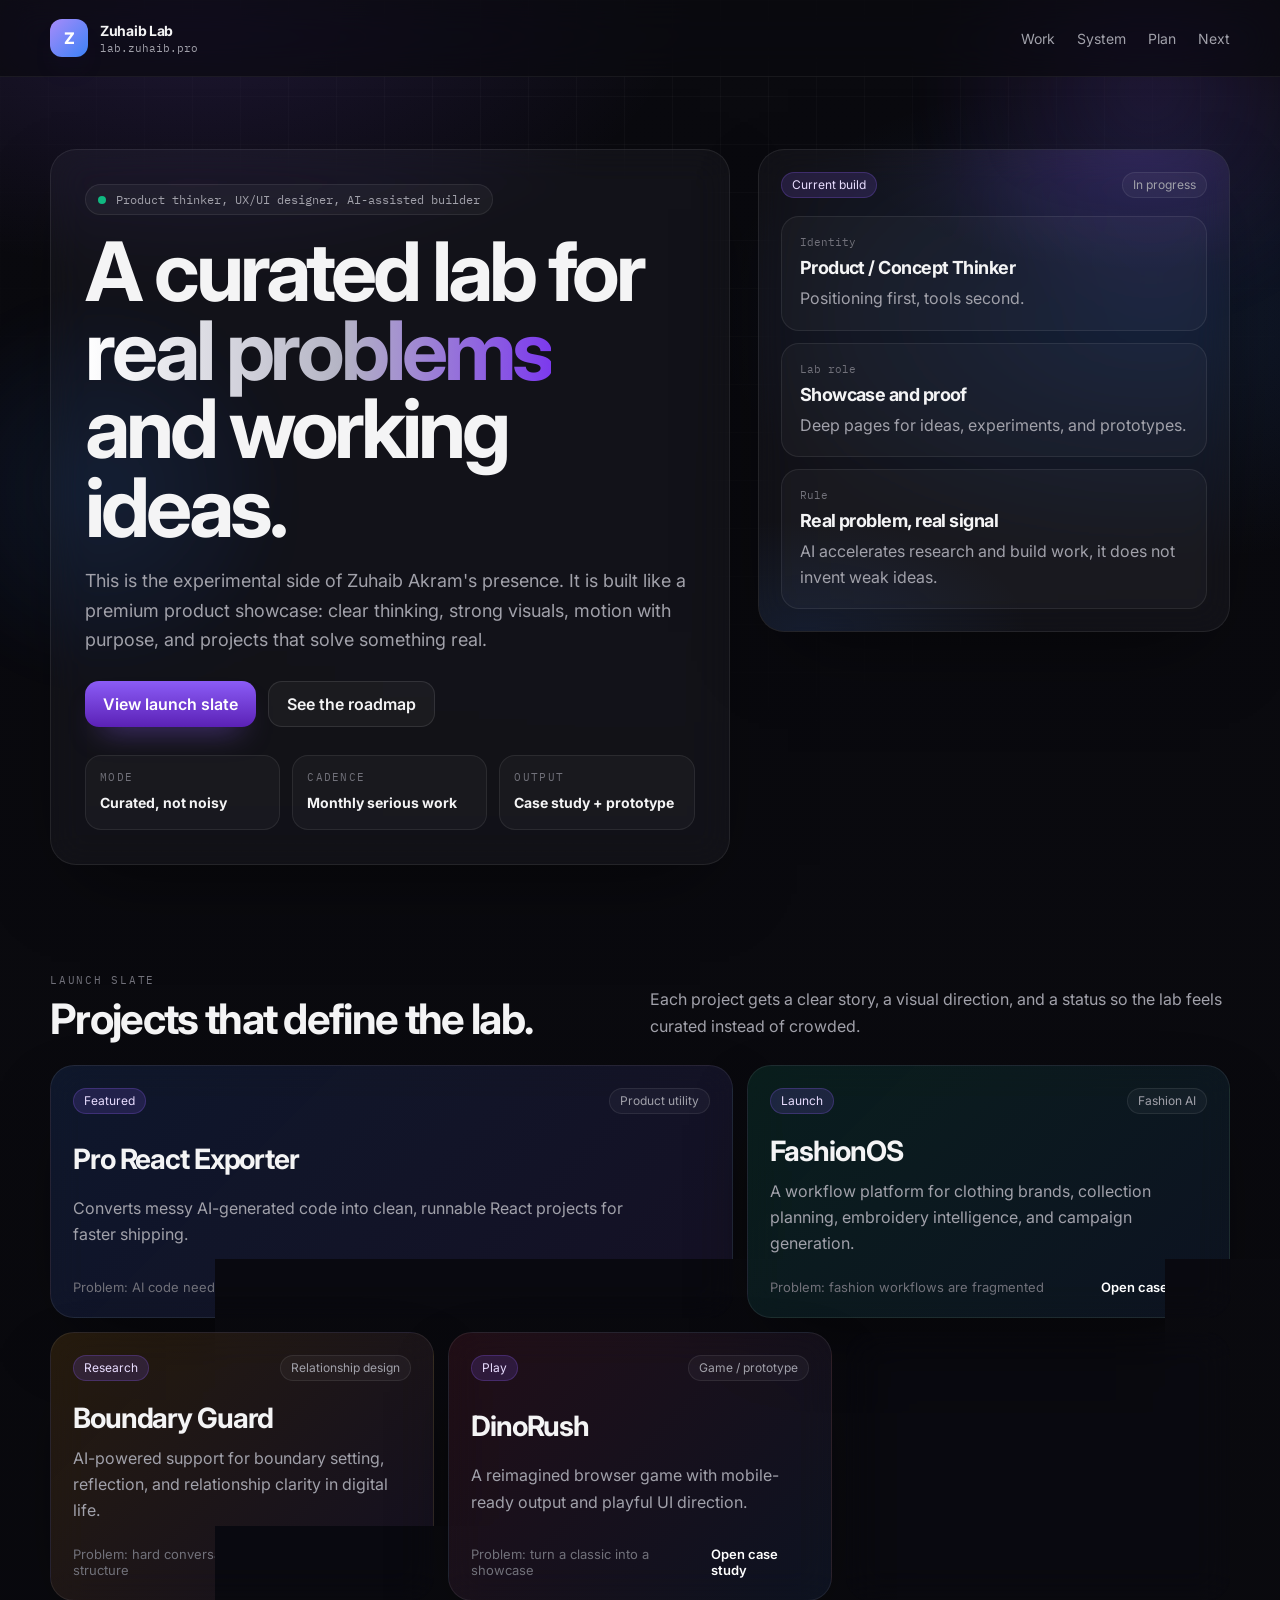
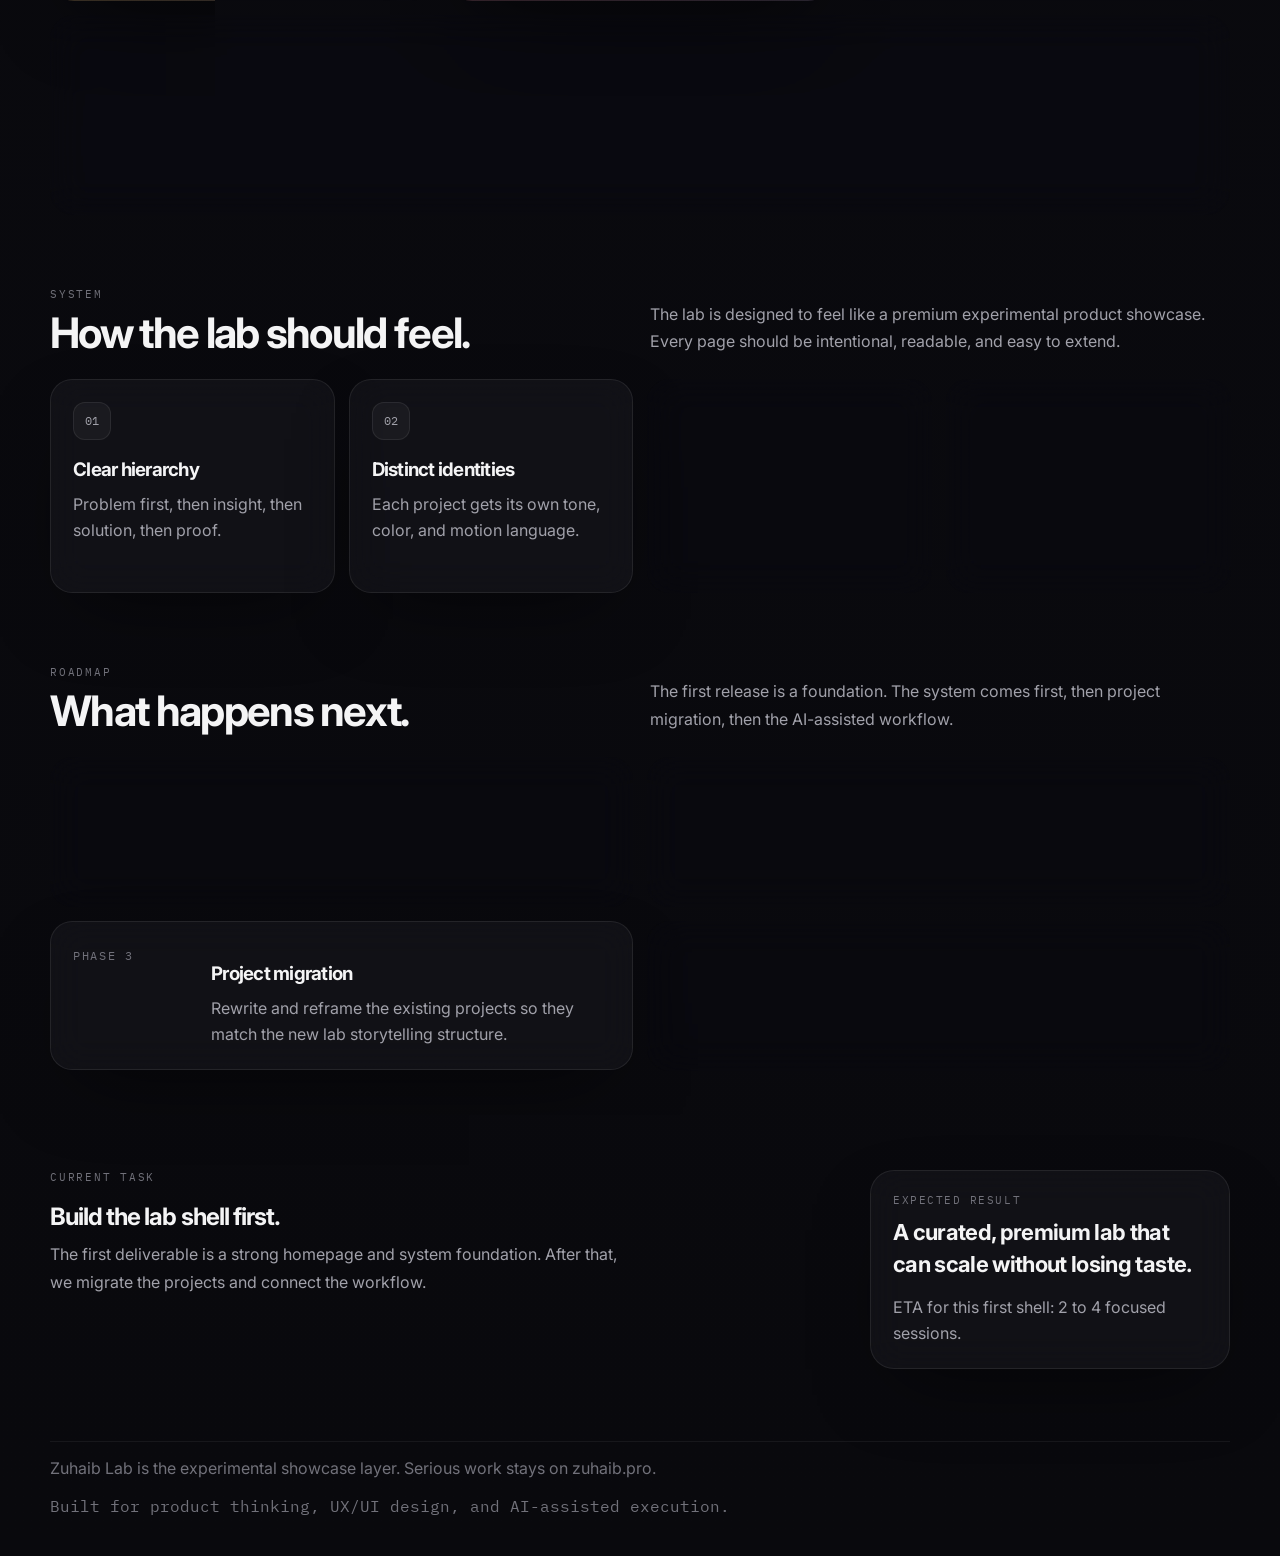
==== index.html @ be7b9909 "Initial lab shell" ====
<!doctype html>
<html lang="en">
  <head>
    <meta charset="utf-8" />
    <meta name="viewport" content="width=device-width, initial-scale=1" />
    <meta name="theme-color" content="#0a0a0f" />
    <title>Lab | Zuhaib Akram</title>
    <meta
      name="description"
      content="lab.zuhaib.pro is a curated showcase of product thinking, UX/UI design, and AI-assisted experiments by Zuhaib Akram."
    />
    <link rel="preconnect" href="https://fonts.googleapis.com" />
    <link rel="preconnect" href="https://fonts.gstatic.com" crossorigin />
    <link
      href="https://fonts.googleapis.com/css2?family=Inter:wght@400;500;600;700;800&family=IBM+Plex+Mono:wght@400;500;600&display=swap"
      rel="stylesheet"
    />
    <link rel="stylesheet" href="./styles.css" />
  </head>
  <body>
    <div class="bg-grid"></div>
    <div class="bg-orb orb-a"></div>
    <div class="bg-orb orb-b"></div>

    <header class="topbar">
      <div class="wrap topbar-inner">
        <a class="brand" href="#home">
          <span class="brand-mark">Z</span>
          <span>
            <strong>Zuhaib Lab</strong>
            <small>lab.zuhaib.pro</small>
          </span>
        </a>
        <nav class="nav">
          <a href="#work">Work</a>
          <a href="#system">System</a>
          <a href="#plan">Plan</a>
          <a href="#next">Next</a>
        </nav>
      </div>
    </header>

    <main id="home">
      <section class="hero">
        <div class="wrap hero-grid">
          <div class="hero-copy">
            <p class="eyebrow">
              <span class="dot"></span>
              Product thinker, UX/UI designer, AI-assisted builder
            </p>
            <h1>
              A curated lab for
              <span>real problems</span>
              and working ideas.
            </h1>
            <p class="lede">
              This is the experimental side of Zuhaib Akram's presence. It is
              built like a premium product showcase: clear thinking, strong
              visuals, motion with purpose, and projects that solve something
              real.
            </p>
            <div class="hero-actions">
              <a class="btn btn-primary" href="#work">View launch slate</a>
              <a class="btn btn-secondary" href="#plan">See the roadmap</a>
            </div>
            <div class="hero-meta">
              <div>
                <span class="meta-label">Mode</span>
                <strong>Curated, not noisy</strong>
              </div>
              <div>
                <span class="meta-label">Cadence</span>
                <strong>Monthly serious work</strong>
              </div>
              <div>
                <span class="meta-label">Output</span>
                <strong>Case study + prototype</strong>
              </div>
            </div>
          </div>

          <aside class="hero-panel">
            <div class="panel-head">
              <span class="panel-pill">Current build</span>
              <span class="panel-status">In progress</span>
            </div>
            <div class="panel-stack">
              <article class="stat-card">
                <span>Identity</span>
                <strong>Product / Concept Thinker</strong>
                <p>Positioning first, tools second.</p>
              </article>
              <article class="stat-card">
                <span>Lab role</span>
                <strong>Showcase and proof</strong>
                <p>Deep pages for ideas, experiments, and prototypes.</p>
              </article>
              <article class="stat-card">
                <span>Rule</span>
                <strong>Real problem, real signal</strong>
                <p>AI accelerates research and build work, it does not invent weak ideas.</p>
              </article>
            </div>
          </aside>
        </div>
      </section>

      <section class="section" id="work">
        <div class="wrap">
          <div class="section-head">
            <div>
              <p class="kicker">Launch slate</p>
              <h2>Projects that define the lab.</h2>
            </div>
            <p class="section-copy">
              Each project gets a clear story, a visual direction, and a status
              so the lab feels curated instead of crowded.
            </p>
          </div>

          <div class="project-grid">
            <article class="project-card project-a">
              <div class="card-top">
                <span class="status">Featured</span>
                <span class="type">Product utility</span>
              </div>
              <h3>Pro React Exporter</h3>
              <p>
                Converts messy AI-generated code into clean, runnable React
                projects for faster shipping.
              </p>
              <div class="card-foot">
                <span>Problem: AI code needs cleanup</span>
                <a href="./project.html?slug=pro-react-exporter">Open case study</a>
              </div>
            </article>

            <article class="project-card project-b">
              <div class="card-top">
                <span class="status">Launch</span>
                <span class="type">Fashion AI</span>
              </div>
              <h3>FashionOS</h3>
              <p>
                A workflow platform for clothing brands, collection planning,
                embroidery intelligence, and campaign generation.
              </p>
              <div class="card-foot">
                <span>Problem: fashion workflows are fragmented</span>
                <a href="./project.html?slug=fashionos">Open case study</a>
              </div>
            </article>

            <article class="project-card project-c">
              <div class="card-top">
                <span class="status">Research</span>
                <span class="type">Relationship design</span>
              </div>
              <h3>Boundary Guard</h3>
              <p>
                AI-powered support for boundary setting, reflection, and
                relationship clarity in digital life.
              </p>
              <div class="card-foot">
                <span>Problem: hard conversations need structure</span>
                <a href="./project.html?slug=boundary-guard">Open case study</a>
              </div>
            </article>

            <article class="project-card project-d">
              <div class="card-top">
                <span class="status">Play</span>
                <span class="type">Game / prototype</span>
              </div>
              <h3>DinoRush</h3>
              <p>
                A reimagined browser game with mobile-ready output and playful
                UI direction.
              </p>
              <div class="card-foot">
                <span>Problem: turn a classic into a showcase</span>
                <a href="./project.html?slug=dino-rush">Open case study</a>
              </div>
            </article>

            <article class="project-card project-e">
              <div class="card-top">
                <span class="status">Archive</span>
                <span class="type">Creative publishing</span>
              </div>
              <h3>AI Comics</h3>
              <p>
                A narrative experiment for daily AI-generated comic pages and
                original storytelling.
              </p>
              <div class="card-foot">
                <span>Problem: build a repeatable visual story engine</span>
                <a href="./project.html?slug=ai-comics">Open case study</a>
              </div>
            </article>

            <article class="project-card project-f">
              <div class="card-top">
                <span class="status">Next</span>
                <span class="type">Open slot</span>
              </div>
              <h3>New monthly concept</h3>
              <p>
                The next project will come from a real problem, not a random
                trend.
              </p>
              <div class="card-foot">
                <span>Problem-led, curated, and shippable</span>
                <a href="./project.html?slug=new-concept">Set direction</a>
              </div>
            </article>
          </div>
        </div>
      </section>

      <section class="section" id="system">
        <div class="wrap">
          <div class="section-head">
            <div>
              <p class="kicker">System</p>
              <h2>How the lab should feel.</h2>
            </div>
            <p class="section-copy">
              The lab is designed to feel like a premium experimental product
              showcase. Every page should be intentional, readable, and easy to
              extend.
            </p>
          </div>

          <div class="system-grid">
            <article class="system-card">
              <span class="index">01</span>
              <h3>Clear hierarchy</h3>
              <p>Problem first, then insight, then solution, then proof.</p>
            </article>
            <article class="system-card">
              <span class="index">02</span>
              <h3>Distinct identities</h3>
              <p>Each project gets its own tone, color, and motion language.</p>
            </article>
            <article class="system-card">
              <span class="index">03</span>
              <h3>Motion with restraint</h3>
              <p>Motion should guide attention, not distract from content.</p>
            </article>
            <article class="system-card">
              <span class="index">04</span>
              <h3>Real signal only</h3>
              <p>Ideas must come from actual problems, workflows, or user pain.</p>
            </article>
          </div>
        </div>
      </section>

      <section class="section section-alt" id="plan">
        <div class="wrap">
          <div class="section-head">
            <div>
              <p class="kicker">Roadmap</p>
              <h2>What happens next.</h2>
            </div>
            <p class="section-copy">
              The first release is a foundation. The system comes first, then
              project migration, then the AI-assisted workflow.
            </p>
          </div>

          <div class="timeline">
            <div class="timeline-item">
              <span class="time">Phase 1</span>
              <div>
                <h3>Scope lock and positioning</h3>
                <p>
                  Finalize the split between <strong>zuhaib.pro</strong> and
                  <strong>lab.zuhaib.pro</strong>, plus the launch slate and
                  tone.
                </p>
              </div>
            </div>
            <div class="timeline-item">
              <span class="time">Phase 2</span>
              <div>
                <h3>Design system</h3>
                <p>
                  Typography, color, motion, card patterns, and page templates.
                </p>
              </div>
            </div>
            <div class="timeline-item">
              <span class="time">Phase 3</span>
              <div>
                <h3>Project migration</h3>
                <p>
                  Rewrite and reframe the existing projects so they match the
                  new lab storytelling structure.
                </p>
              </div>
            </div>
            <div class="timeline-item">
              <span class="time">Phase 4</span>
              <div>
                <h3>AI-assisted workflow</h3>
                <p>
                  Add the research, planning, and prototype pipeline with human
                  review before publish.
                </p>
              </div>
            </div>
          </div>
        </div>
      </section>

      <section class="section" id="next">
        <div class="wrap cta-block">
          <div>
            <p class="kicker">Current task</p>
            <h2>Build the lab shell first.</h2>
            <p class="section-copy">
              The first deliverable is a strong homepage and system foundation.
              After that, we migrate the projects and connect the workflow.
            </p>
          </div>
          <div class="cta-box">
            <p>Expected result</p>
            <strong>A curated, premium lab that can scale without losing taste.</strong>
            <span>ETA for this first shell: 2 to 4 focused sessions.</span>
          </div>
        </div>
      </section>
    </main>

    <footer class="footer wrap">
      <p>Zuhaib Lab is the experimental showcase layer. Serious work stays on zuhaib.pro.</p>
      <p class="mono">Built for product thinking, UX/UI design, and AI-assisted execution.</p>
    </footer>

    <script src="./app.js"></script>
  </body>
</html>
---- styles.css ----
:root {
  --bg: #0a0a0f;
  --bg-soft: #11111a;
  --surface: rgba(255, 255, 255, 0.04);
  --surface-strong: rgba(255, 255, 255, 0.08);
  --line: rgba(255, 255, 255, 0.08);
  --line-strong: rgba(255, 255, 255, 0.14);
  --text: #f4f4f5;
  --text-soft: #a1a1aa;
  --text-faint: #71717a;
  --accent: #8b5cf6;
  --accent-2: #3b82f6;
  --accent-3: #10b981;
  --warn: #f59e0b;
  --maxw: 1180px;
  --radius-lg: 26px;
  --radius-md: 18px;
  --radius-sm: 14px;
  --shadow: 0 30px 80px -30px rgba(0, 0, 0, 0.6);
  --ease: cubic-bezier(0.22, 1, 0.36, 1);
}

* {
  box-sizing: border-box;
}

html {
  scroll-behavior: smooth;
  -webkit-text-size-adjust: 100%;
}

body {
  margin: 0;
  font-family: "Inter", system-ui, -apple-system, BlinkMacSystemFont, "Segoe UI", sans-serif;
  color: var(--text);
  background:
    radial-gradient(900px 500px at 15% 0%, rgba(139, 92, 246, 0.16), transparent 55%),
    radial-gradient(800px 450px at 90% 10%, rgba(59, 130, 246, 0.12), transparent 55%),
    linear-gradient(180deg, #0a0a0f 0%, #09090d 100%);
  overflow-x: hidden;
  -webkit-font-smoothing: antialiased;
  text-rendering: optimizeLegibility;
}

a {
  color: inherit;
  text-decoration: none;
}

img {
  display: block;
  max-width: 100%;
}

.mono {
  font-family: "IBM Plex Mono", ui-monospace, SFMono-Regular, Menlo, monospace;
}

.wrap {
  width: min(var(--maxw), calc(100% - 40px));
  margin: 0 auto;
}

.bg-grid {
  position: fixed;
  inset: 0;
  background-image:
    linear-gradient(rgba(255, 255, 255, 0.03) 1px, transparent 1px),
    linear-gradient(90deg, rgba(255, 255, 255, 0.03) 1px, transparent 1px);
  background-size: 48px 48px;
  mask-image: radial-gradient(circle at 50% 0%, black 0%, transparent 80%);
  pointer-events: none;
  z-index: -2;
}

.bg-orb {
  position: fixed;
  border-radius: 999px;
  filter: blur(18px);
  pointer-events: none;
  z-index: -1;
  opacity: 0.65;
}

.orb-a {
  width: 540px;
  height: 540px;
  background: radial-gradient(circle, rgba(139, 92, 246, 0.25), transparent 62%);
  top: -180px;
  right: -140px;
}

.orb-b {
  width: 440px;
  height: 440px;
  background: radial-gradient(circle, rgba(59, 130, 246, 0.18), transparent 65%);
  left: -120px;
  top: 30%;
}

.topbar {
  position: sticky;
  top: 0;
  z-index: 20;
  backdrop-filter: blur(18px) saturate(160%);
  background: rgba(10, 10, 15, 0.72);
  border-bottom: 1px solid rgba(255, 255, 255, 0.06);
}

.topbar-inner {
  min-height: 76px;
  display: flex;
  align-items: center;
  justify-content: space-between;
  gap: 20px;
}

.brand {
  display: inline-flex;
  align-items: center;
  gap: 12px;
}

.brand-mark {
  width: 38px;
  height: 38px;
  border-radius: 12px;
  display: grid;
  place-items: center;
  background: linear-gradient(135deg, #a78bfa, #3b82f6);
  color: white;
  font-weight: 800;
  box-shadow: 0 16px 30px -16px rgba(139, 92, 246, 0.7);
}

.brand strong {
  display: block;
  font-size: 14px;
  letter-spacing: -0.02em;
}

.brand small {
  display: block;
  color: var(--text-soft);
  font-family: "IBM Plex Mono", monospace;
  font-size: 11px;
  margin-top: 2px;
}

.nav {
  display: flex;
  align-items: center;
  gap: 22px;
  color: var(--text-soft);
  font-size: 14px;
}

.nav a {
  transition: color 180ms var(--ease), transform 180ms var(--ease);
}

.nav a:hover {
  color: var(--text);
  transform: translateY(-1px);
}

.hero {
  padding: 72px 0 36px;
}

.hero-grid {
  display: grid;
  grid-template-columns: minmax(0, 1.18fr) minmax(320px, 0.82fr);
  gap: 28px;
  align-items: start;
}

.hero-copy,
.hero-panel,
.project-card,
.system-card,
.timeline-item,
.cta-box {
  backdrop-filter: blur(18px) saturate(140%);
  background: rgba(255, 255, 255, 0.035);
  border: 1px solid rgba(255, 255, 255, 0.08);
  box-shadow: var(--shadow);
}

.hero-copy {
  padding: 34px;
  border-radius: var(--radius-lg);
}

.eyebrow {
  margin: 0 0 18px;
  display: inline-flex;
  align-items: center;
  gap: 10px;
  padding: 7px 12px;
  border-radius: 999px;
  background: rgba(255, 255, 255, 0.04);
  border: 1px solid rgba(255, 255, 255, 0.08);
  color: var(--text-soft);
  font-size: 12px;
  font-family: "IBM Plex Mono", monospace;
}

.dot {
  width: 8px;
  height: 8px;
  border-radius: 999px;
  background: var(--accent-3);
  box-shadow: 0 0 0 0 rgba(16, 185, 129, 0.6);
  animation: pulse 1.8s infinite;
}

@keyframes pulse {
  0% { box-shadow: 0 0 0 0 rgba(16, 185, 129, 0.55); }
  70% { box-shadow: 0 0 0 10px rgba(16, 185, 129, 0); }
  100% { box-shadow: 0 0 0 0 rgba(16, 185, 129, 0); }
}

.hero h1 {
  margin: 0;
  font-size: clamp(44px, 6.5vw, 82px);
  line-height: 0.96;
  letter-spacing: -0.05em;
  max-width: 11ch;
}

.hero h1 span {
  color: transparent;
  background: linear-gradient(90deg, #fff, #b4b4c4 55%, #7c3aed 100%);
  -webkit-background-clip: text;
  background-clip: text;
}

.lede {
  max-width: 60ch;
  color: var(--text-soft);
  font-size: 18px;
  line-height: 1.65;
  margin: 18px 0 0;
}

.hero-actions {
  display: flex;
  gap: 12px;
  flex-wrap: wrap;
  margin-top: 26px;
}

.btn {
  display: inline-flex;
  align-items: center;
  justify-content: center;
  min-height: 46px;
  padding: 0 18px;
  border-radius: 14px;
  font-weight: 600;
  transition: transform 180ms var(--ease), border-color 180ms var(--ease), background 180ms var(--ease);
}

.btn:hover {
  transform: translateY(-1px);
}

.btn-primary {
  background: linear-gradient(180deg, #8b5cf6, #5b21b6);
  color: white;
  box-shadow: 0 16px 30px -16px rgba(139, 92, 246, 0.7);
}

.btn-secondary {
  background: rgba(255, 255, 255, 0.04);
  border: 1px solid rgba(255, 255, 255, 0.1);
  color: var(--text);
}

.hero-meta {
  display: grid;
  grid-template-columns: repeat(3, minmax(0, 1fr));
  gap: 12px;
  margin-top: 28px;
}

.hero-meta > div {
  padding: 14px 14px 16px;
  border-radius: 16px;
  background: rgba(255, 255, 255, 0.03);
  border: 1px solid rgba(255, 255, 255, 0.08);
}

.meta-label {
  display: block;
  color: var(--text-faint);
  font-family: "IBM Plex Mono", monospace;
  font-size: 11px;
  text-transform: uppercase;
  letter-spacing: 0.12em;
  margin-bottom: 8px;
}

.hero-meta strong {
  font-size: 14px;
  line-height: 1.35;
}

.hero-panel {
  border-radius: var(--radius-lg);
  padding: 22px;
  position: relative;
  overflow: hidden;
}

.hero-panel::before {
  content: "";
  position: absolute;
  inset: 0;
  background:
    radial-gradient(460px 200px at 80% 0%, rgba(139, 92, 246, 0.12), transparent 60%),
    radial-gradient(360px 180px at 10% 100%, rgba(59, 130, 246, 0.1), transparent 62%);
  pointer-events: none;
}

.panel-head,
.panel-stack,
.cta-block,
.section-head,
.timeline-item {
  position: relative;
  z-index: 1;
}

.panel-head {
  display: flex;
  align-items: center;
  justify-content: space-between;
  gap: 12px;
  margin-bottom: 18px;
}

.panel-pill,
.panel-status,
.status,
.type {
  display: inline-flex;
  align-items: center;
  padding: 6px 10px;
  border-radius: 999px;
  font-size: 12px;
  line-height: 1;
}

.panel-pill,
.status {
  background: rgba(139, 92, 246, 0.16);
  border: 1px solid rgba(139, 92, 246, 0.25);
  color: #e9ddff;
}

.panel-status,
.type {
  background: rgba(255, 255, 255, 0.04);
  border: 1px solid rgba(255, 255, 255, 0.08);
  color: var(--text-soft);
}

.panel-stack {
  display: grid;
  gap: 12px;
}

.stat-card {
  padding: 18px;
  border-radius: 18px;
  background: rgba(255, 255, 255, 0.03);
  border: 1px solid rgba(255, 255, 255, 0.08);
}

.stat-card span {
  display: block;
  color: var(--text-faint);
  font-family: "IBM Plex Mono", monospace;
  font-size: 11px;
  margin-bottom: 8px;
}

.stat-card strong {
  display: block;
  font-size: 18px;
  letter-spacing: -0.03em;
}

.stat-card p {
  margin: 8px 0 0;
  color: var(--text-soft);
  line-height: 1.6;
}

.section {
  padding: 72px 0 0;
}

.section-alt {
  padding-bottom: 28px;
}

.section-head {
  display: flex;
  align-items: end;
  justify-content: space-between;
  gap: 24px;
  margin-bottom: 24px;
}

.kicker {
  margin: 0 0 10px;
  color: var(--text-faint);
  font-family: "IBM Plex Mono", monospace;
  text-transform: uppercase;
  letter-spacing: 0.16em;
  font-size: 11px;
}

.section-head h2 {
  margin: 0;
  font-size: clamp(28px, 3.8vw, 42px);
  line-height: 1.04;
  letter-spacing: -0.04em;
}

.section-copy {
  margin: 0;
  max-width: 58ch;
  color: var(--text-soft);
  line-height: 1.7;
}

.project-grid {
  display: grid;
  grid-template-columns: repeat(12, minmax(0, 1fr));
  gap: 14px;
}

.project-card {
  border-radius: 24px;
  padding: 22px;
  min-height: 240px;
  display: flex;
  flex-direction: column;
  justify-content: space-between;
  transition: transform 220ms var(--ease), border-color 220ms var(--ease);
}

.project-card:hover {
  transform: translateY(-4px);
  border-color: rgba(255, 255, 255, 0.16);
}

.project-a { grid-column: span 7; background: linear-gradient(135deg, rgba(59, 130, 246, 0.12), rgba(139, 92, 246, 0.09)); }
.project-b { grid-column: span 5; background: linear-gradient(135deg, rgba(16, 185, 129, 0.12), rgba(59, 130, 246, 0.08)); }
.project-c { grid-column: span 4; background: linear-gradient(135deg, rgba(245, 158, 11, 0.12), rgba(139, 92, 246, 0.08)); }
.project-d { grid-column: span 4; background: linear-gradient(135deg, rgba(244, 63, 94, 0.1), rgba(59, 130, 246, 0.08)); }
.project-e { grid-column: span 4; background: linear-gradient(135deg, rgba(56, 189, 248, 0.12), rgba(139, 92, 246, 0.08)); }
.project-f { grid-column: span 12; background: linear-gradient(135deg, rgba(255, 255, 255, 0.045), rgba(139, 92, 246, 0.06)); min-height: 180px; }

.card-top,
.card-foot {
  display: flex;
  align-items: center;
  justify-content: space-between;
  gap: 12px;
}

.project-card h3 {
  margin: 20px 0 10px;
  font-size: 28px;
  letter-spacing: -0.04em;
}

.project-card p {
  margin: 0;
  max-width: 55ch;
  color: var(--text-soft);
  line-height: 1.65;
}

.card-foot {
  margin-top: 22px;
  color: var(--text-faint);
  font-size: 13px;
  gap: 14px;
}

.card-foot a {
  color: #ffffff;
  font-weight: 600;
}

.system-grid {
  display: grid;
  grid-template-columns: repeat(4, minmax(0, 1fr));
  gap: 14px;
}

.system-card {
  border-radius: 22px;
  padding: 22px;
}

.index {
  display: inline-flex;
  align-items: center;
  justify-content: center;
  width: 38px;
  height: 38px;
  border-radius: 12px;
  background: rgba(255, 255, 255, 0.04);
  border: 1px solid rgba(255, 255, 255, 0.08);
  color: var(--text-soft);
  font-family: "IBM Plex Mono", monospace;
  font-size: 12px;
}

.system-card h3,
.timeline-item h3,
.cta-block h2 {
  margin: 18px 0 10px;
  letter-spacing: -0.04em;
}

.system-card p,
.timeline-item p {
  margin: 0;
  color: var(--text-soft);
  line-height: 1.65;
}

.timeline {
  display: grid;
  grid-template-columns: repeat(2, minmax(0, 1fr));
  gap: 14px;
}

.timeline-item {
  display: grid;
  grid-template-columns: 120px minmax(0, 1fr);
  gap: 18px;
  padding: 22px;
  border-radius: 22px;
}

.time {
  display: inline-flex;
  align-items: flex-start;
  font-family: "IBM Plex Mono", monospace;
  color: var(--text-faint);
  font-size: 12px;
  text-transform: uppercase;
  letter-spacing: 0.14em;
  margin-top: 4px;
}

.cta-block {
  display: grid;
  grid-template-columns: minmax(0, 1fr) 360px;
  gap: 18px;
  align-items: stretch;
  padding-bottom: 72px;
}

.cta-box {
  border-radius: 24px;
  padding: 22px;
}

.cta-box p {
  margin: 0 0 10px;
  color: var(--text-faint);
  font-family: "IBM Plex Mono", monospace;
  text-transform: uppercase;
  letter-spacing: 0.14em;
  font-size: 11px;
}

.cta-box strong {
  display: block;
  font-size: 22px;
  line-height: 1.45;
  letter-spacing: -0.03em;
}

.cta-box span {
  display: block;
  margin-top: 14px;
  color: var(--text-soft);
  line-height: 1.6;
}

.footer {
  padding: 16px 0 40px;
  color: var(--text-faint);
  display: flex;
  align-items: center;
  justify-content: space-between;
  gap: 18px;
  flex-wrap: wrap;
  border-top: 1px solid rgba(255, 255, 255, 0.06);
}

.footer p {
  margin: 0;
}

/* PROJECT DETAIL PAGE */
.project-page .project-shell {
  padding-bottom: 28px;
}

.project-hero {
  padding: 72px 0 36px;
}

.project-hero-grid {
  display: grid;
  grid-template-columns: minmax(0, 1.18fr) minmax(320px, 0.82fr);
  gap: 28px;
  align-items: start;
}

.project-hero-copy,
.project-hero-panel,
.detail-card {
  backdrop-filter: blur(18px) saturate(140%);
  background: rgba(255, 255, 255, 0.035);
  border: 1px solid rgba(255, 255, 255, 0.08);
  box-shadow: var(--shadow);
}

.project-hero-copy,
.project-hero-panel {
  border-radius: var(--radius-lg);
}

.project-hero-copy {
  padding: 34px;
}

.project-hero h1 {
  margin: 0;
  font-size: clamp(44px, 6.5vw, 82px);
  line-height: 0.96;
  letter-spacing: -0.05em;
  max-width: 12ch;
}

.project-detail-grid {
  display: grid;
  grid-template-columns: repeat(2, minmax(0, 1fr));
  gap: 14px;
}

.detail-card {
  border-radius: 22px;
  padding: 24px;
}

.detail-card h2 {
  margin: 0 0 12px;
  font-size: 24px;
  letter-spacing: -0.04em;
}

.detail-card p,
.detail-card li {
  color: var(--text-soft);
  line-height: 1.7;
}

.detail-card ul {
  margin: 0;
  padding-left: 18px;
  display: grid;
  gap: 8px;
}

.project-page .cta-block {
  padding-top: 8px;
}

@media (max-width: 1100px) {
  .project-hero-grid {
    grid-template-columns: 1fr;
  }

  .project-detail-grid {
    grid-template-columns: 1fr;
  }
}

@media (max-width: 1100px) {
  .hero-grid,
  .cta-block {
    grid-template-columns: 1fr;
  }

  .system-grid {
    grid-template-columns: repeat(2, minmax(0, 1fr));
  }

  .timeline {
    grid-template-columns: 1fr;
  }

  .project-a,
  .project-b,
  .project-c,
  .project-d,
  .project-e,
  .project-f {
    grid-column: span 12;
  }
}

@media (max-width: 760px) {
  .wrap {
    width: min(var(--maxw), calc(100% - 28px));
  }

  .topbar-inner {
    flex-direction: column;
    align-items: flex-start;
    padding: 14px 0;
  }

  .nav {
    gap: 16px;
    flex-wrap: wrap;
  }

  .hero {
    padding-top: 42px;
  }

  .hero-copy,
  .hero-panel,
  .project-card,
  .system-card,
  .timeline-item,
  .cta-box {
    border-radius: 20px;
  }

  .hero-copy {
    padding: 24px;
  }

  .hero h1 {
    max-width: 100%;
  }

  .hero-meta {
    grid-template-columns: 1fr;
  }

  .project-card h3 {
    font-size: 24px;
  }

  .section-head {
    flex-direction: column;
    align-items: flex-start;
  }

  .system-grid {
    grid-template-columns: 1fr;
  }

  .timeline-item {
    grid-template-columns: 1fr;
  }
}
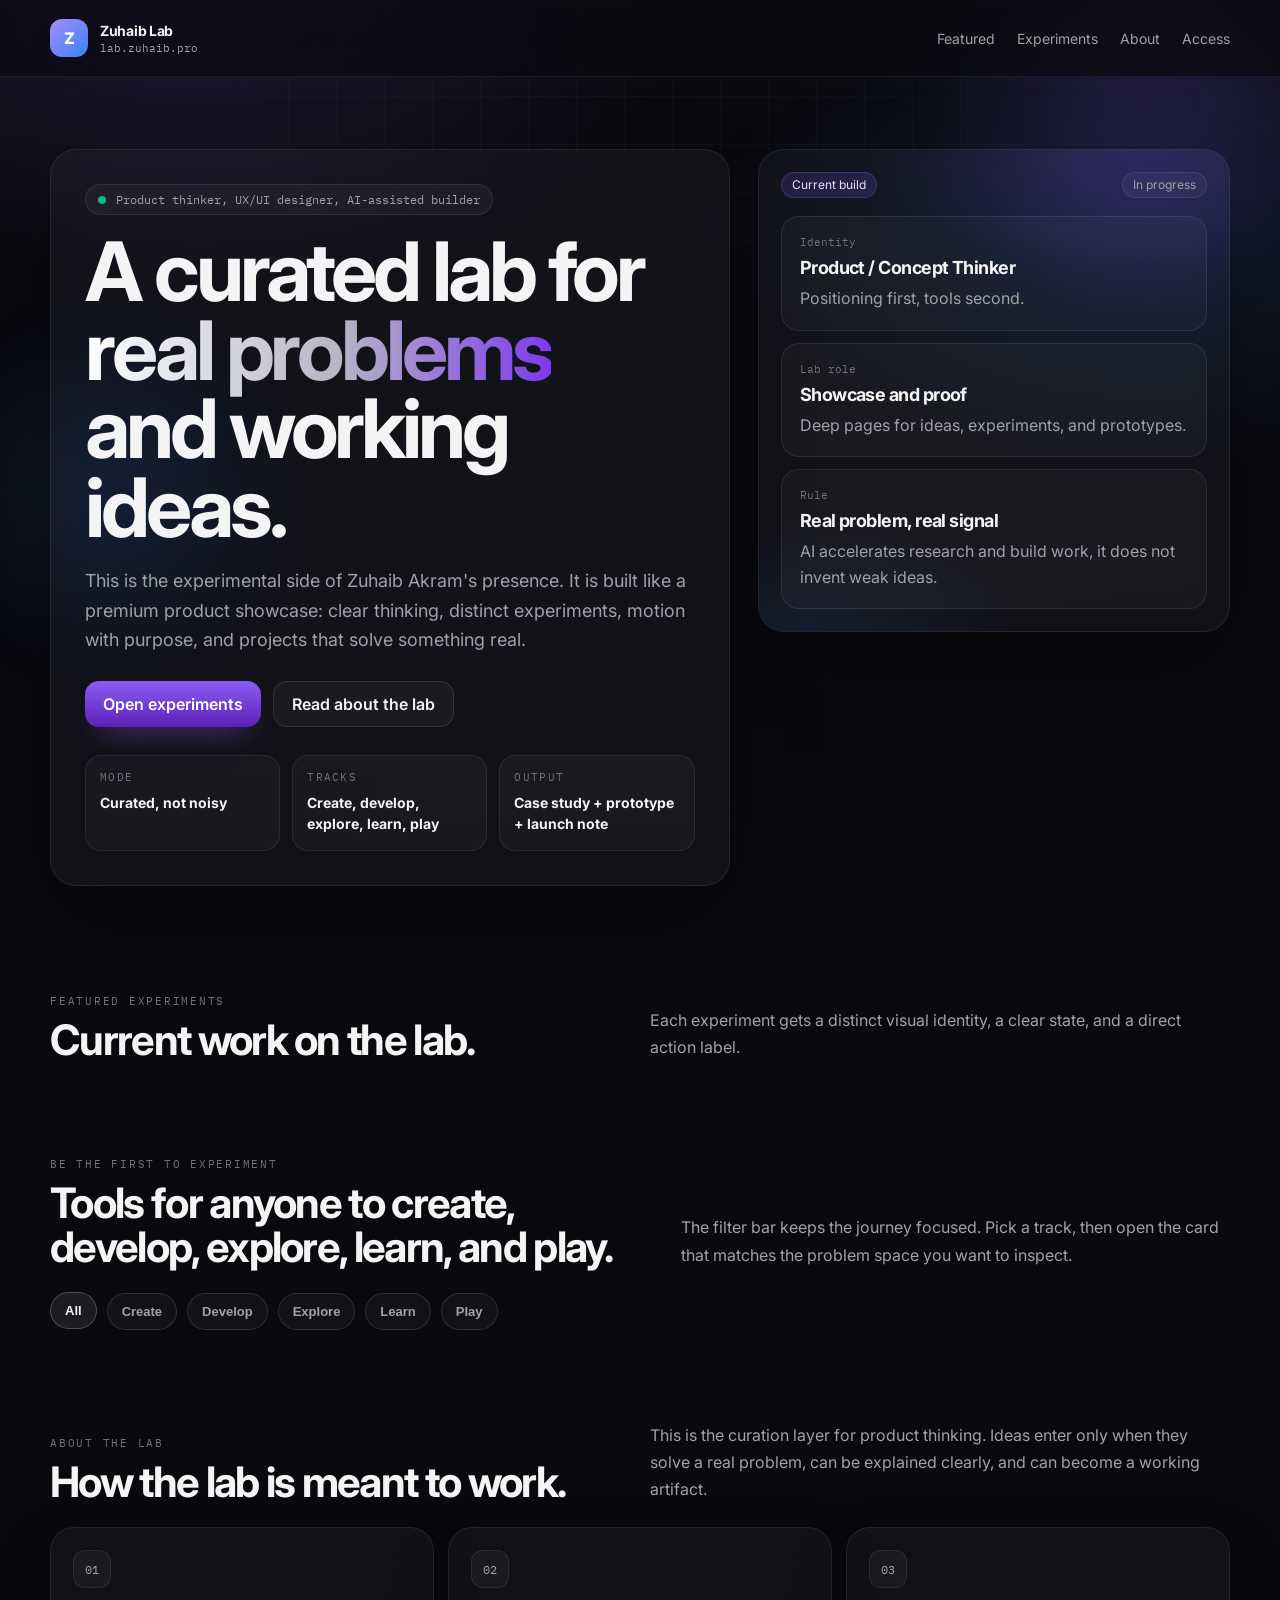
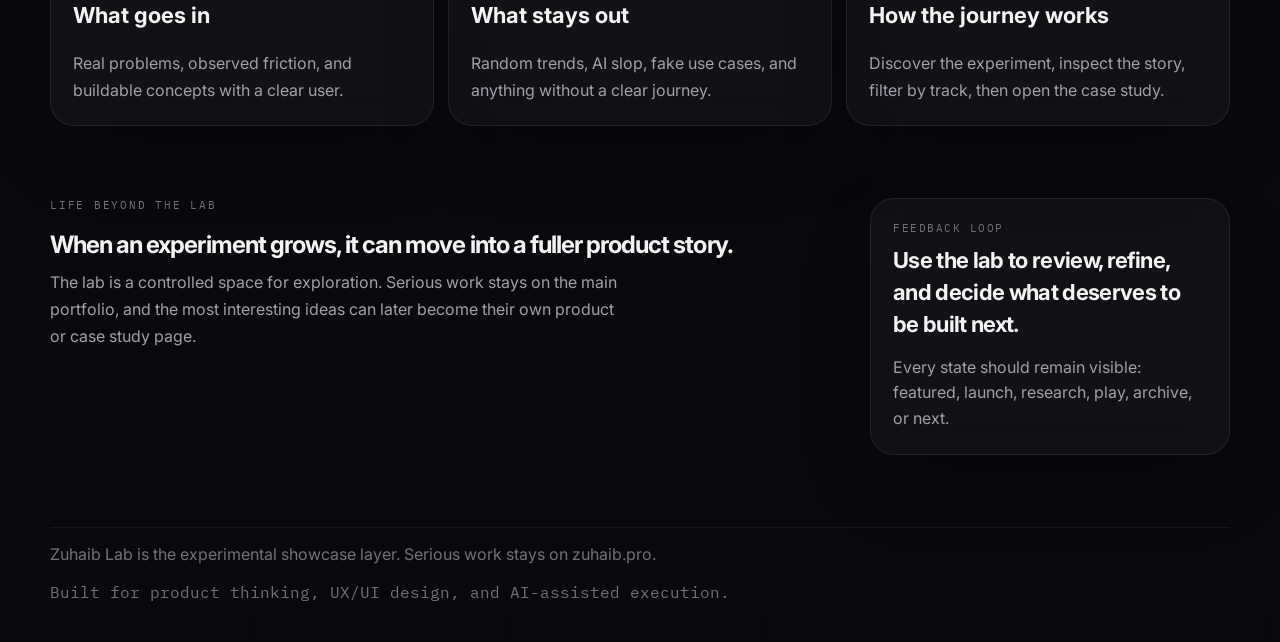
==== commit 8ae8181c: "Align lab UI with experiment showcase flow" ====
--- a/index.html
+++ b/index.html
@@ -32,10 +32,10 @@
           </span>
         </a>
         <nav class="nav">
-          <a href="#work">Work</a>
-          <a href="#system">System</a>
-          <a href="#plan">Plan</a>
-          <a href="#next">Next</a>
+          <a href="#featured">Featured</a>
+          <a href="#experiments">Experiments</a>
+          <a href="#about">About</a>
+          <a href="#access">Access</a>
         </nav>
       </div>
     </header>
@@ -55,13 +55,13 @@
             </h1>
             <p class="lede">
               This is the experimental side of Zuhaib Akram's presence. It is
-              built like a premium product showcase: clear thinking, strong
-              visuals, motion with purpose, and projects that solve something
-              real.
+              built like a premium product showcase: clear thinking, distinct
+              experiments, motion with purpose, and projects that solve
+              something real.
             </p>
             <div class="hero-actions">
-              <a class="btn btn-primary" href="#work">View launch slate</a>
-              <a class="btn btn-secondary" href="#plan">See the roadmap</a>
+              <a class="btn btn-primary" href="#featured">Open experiments</a>
+              <a class="btn btn-secondary" href="#about">Read about the lab</a>
             </div>
             <div class="hero-meta">
               <div>
@@ -69,12 +69,12 @@
                 <strong>Curated, not noisy</strong>
               </div>
               <div>
-                <span class="meta-label">Cadence</span>
-                <strong>Monthly serious work</strong>
+                <span class="meta-label">Tracks</span>
+                <strong>Create, develop, explore, learn, play</strong>
               </div>
               <div>
                 <span class="meta-label">Output</span>
-                <strong>Case study + prototype</strong>
+                <strong>Case study + prototype + launch note</strong>
               </div>
             </div>
           </div>
@@ -105,230 +105,98 @@
         </div>
       </section>
 
-      <section class="section" id="work">
+      <section class="section featured-section" id="featured">
         <div class="wrap">
           <div class="section-head">
             <div>
-              <p class="kicker">Launch slate</p>
-              <h2>Projects that define the lab.</h2>
-            </div>
-            <p class="section-copy">
-              Each project gets a clear story, a visual direction, and a status
-              so the lab feels curated instead of crowded.
-            </p>
-          </div>
-
-          <div class="project-grid">
-            <article class="project-card project-a">
-              <div class="card-top">
-                <span class="status">Featured</span>
-                <span class="type">Product utility</span>
-              </div>
-              <h3>Pro React Exporter</h3>
-              <p>
-                Converts messy AI-generated code into clean, runnable React
-                projects for faster shipping.
-              </p>
-              <div class="card-foot">
-                <span>Problem: AI code needs cleanup</span>
-                <a href="./project.html?slug=pro-react-exporter">Open case study</a>
-              </div>
-            </article>
-
-            <article class="project-card project-b">
-              <div class="card-top">
-                <span class="status">Launch</span>
-                <span class="type">Fashion AI</span>
-              </div>
-              <h3>FashionOS</h3>
-              <p>
-                A workflow platform for clothing brands, collection planning,
-                embroidery intelligence, and campaign generation.
-              </p>
-              <div class="card-foot">
-                <span>Problem: fashion workflows are fragmented</span>
-                <a href="./project.html?slug=fashionos">Open case study</a>
-              </div>
-            </article>
-
-            <article class="project-card project-c">
-              <div class="card-top">
-                <span class="status">Research</span>
-                <span class="type">Relationship design</span>
-              </div>
-              <h3>Boundary Guard</h3>
-              <p>
-                AI-powered support for boundary setting, reflection, and
-                relationship clarity in digital life.
-              </p>
-              <div class="card-foot">
-                <span>Problem: hard conversations need structure</span>
-                <a href="./project.html?slug=boundary-guard">Open case study</a>
-              </div>
-            </article>
-
-            <article class="project-card project-d">
-              <div class="card-top">
-                <span class="status">Play</span>
-                <span class="type">Game / prototype</span>
-              </div>
-              <h3>DinoRush</h3>
-              <p>
-                A reimagined browser game with mobile-ready output and playful
-                UI direction.
-              </p>
-              <div class="card-foot">
-                <span>Problem: turn a classic into a showcase</span>
-                <a href="./project.html?slug=dino-rush">Open case study</a>
-              </div>
-            </article>
-
-            <article class="project-card project-e">
-              <div class="card-top">
-                <span class="status">Archive</span>
-                <span class="type">Creative publishing</span>
-              </div>
-              <h3>AI Comics</h3>
-              <p>
-                A narrative experiment for daily AI-generated comic pages and
-                original storytelling.
-              </p>
-              <div class="card-foot">
-                <span>Problem: build a repeatable visual story engine</span>
-                <a href="./project.html?slug=ai-comics">Open case study</a>
-              </div>
-            </article>
-
-            <article class="project-card project-f">
-              <div class="card-top">
-                <span class="status">Next</span>
-                <span class="type">Open slot</span>
-              </div>
-              <h3>New monthly concept</h3>
-              <p>
-                The next project will come from a real problem, not a random
-                trend.
-              </p>
-              <div class="card-foot">
-                <span>Problem-led, curated, and shippable</span>
-                <a href="./project.html?slug=new-concept">Set direction</a>
-              </div>
-            </article>
-          </div>
-        </div>
-      </section>
-
-      <section class="section" id="system">
+              <p class="kicker">Featured experiments</p>
+              <h2>Current work on the lab.</h2>
+            </div>
+            <p class="section-copy">
+              Each experiment gets a distinct visual identity, a clear state,
+              and a direct action label.
+            </p>
+          </div>
+
+          <div id="featured-rail" class="featured-rail"></div>
+        </div>
+      </section>
+
+      <section class="section experiments-section" id="experiments">
         <div class="wrap">
           <div class="section-head">
             <div>
-              <p class="kicker">System</p>
-              <h2>How the lab should feel.</h2>
-            </div>
-            <p class="section-copy">
-              The lab is designed to feel like a premium experimental product
-              showcase. Every page should be intentional, readable, and easy to
-              extend.
-            </p>
-          </div>
-
-          <div class="system-grid">
-            <article class="system-card">
-              <span class="index">01</span>
-              <h3>Clear hierarchy</h3>
-              <p>Problem first, then insight, then solution, then proof.</p>
-            </article>
-            <article class="system-card">
-              <span class="index">02</span>
-              <h3>Distinct identities</h3>
-              <p>Each project gets its own tone, color, and motion language.</p>
-            </article>
-            <article class="system-card">
-              <span class="index">03</span>
-              <h3>Motion with restraint</h3>
-              <p>Motion should guide attention, not distract from content.</p>
-            </article>
-            <article class="system-card">
-              <span class="index">04</span>
-              <h3>Real signal only</h3>
-              <p>Ideas must come from actual problems, workflows, or user pain.</p>
-            </article>
-          </div>
-        </div>
-      </section>
-
-      <section class="section section-alt" id="plan">
+              <p class="kicker">Be the first to experiment</p>
+              <h2>Tools for anyone to create, develop, explore, learn, and play.</h2>
+            </div>
+            <p class="section-copy">
+              The filter bar keeps the journey focused. Pick a track, then open
+              the card that matches the problem space you want to inspect.
+            </p>
+          </div>
+
+          <div class="filter-row" role="tablist" aria-label="Experiment tracks">
+            <button class="filter-chip is-active" type="button" data-filter="All">All</button>
+            <button class="filter-chip" type="button" data-filter="Create">Create</button>
+            <button class="filter-chip" type="button" data-filter="Develop">Develop</button>
+            <button class="filter-chip" type="button" data-filter="Explore">Explore</button>
+            <button class="filter-chip" type="button" data-filter="Learn">Learn</button>
+            <button class="filter-chip" type="button" data-filter="Play">Play</button>
+          </div>
+
+          <div id="experiment-grid" class="experiment-grid"></div>
+        </div>
+      </section>
+
+      <section class="section about-section" id="about">
         <div class="wrap">
           <div class="section-head">
             <div>
-              <p class="kicker">Roadmap</p>
-              <h2>What happens next.</h2>
-            </div>
-            <p class="section-copy">
-              The first release is a foundation. The system comes first, then
-              project migration, then the AI-assisted workflow.
-            </p>
-          </div>
-
-          <div class="timeline">
-            <div class="timeline-item">
-              <span class="time">Phase 1</span>
-              <div>
-                <h3>Scope lock and positioning</h3>
-                <p>
-                  Finalize the split between <strong>zuhaib.pro</strong> and
-                  <strong>lab.zuhaib.pro</strong>, plus the launch slate and
-                  tone.
-                </p>
-              </div>
-            </div>
-            <div class="timeline-item">
-              <span class="time">Phase 2</span>
-              <div>
-                <h3>Design system</h3>
-                <p>
-                  Typography, color, motion, card patterns, and page templates.
-                </p>
-              </div>
-            </div>
-            <div class="timeline-item">
-              <span class="time">Phase 3</span>
-              <div>
-                <h3>Project migration</h3>
-                <p>
-                  Rewrite and reframe the existing projects so they match the
-                  new lab storytelling structure.
-                </p>
-              </div>
-            </div>
-            <div class="timeline-item">
-              <span class="time">Phase 4</span>
-              <div>
-                <h3>AI-assisted workflow</h3>
-                <p>
-                  Add the research, planning, and prototype pipeline with human
-                  review before publish.
-                </p>
-              </div>
-            </div>
-          </div>
-        </div>
-      </section>
-
-      <section class="section" id="next">
+              <p class="kicker">About the lab</p>
+              <h2>How the lab is meant to work.</h2>
+            </div>
+            <p class="section-copy">
+              This is the curation layer for product thinking. Ideas enter only
+              when they solve a real problem, can be explained clearly, and can
+              become a working artifact.
+            </p>
+          </div>
+
+          <div class="insight-grid">
+            <article class="insight-card">
+              <span class="index">01</span>
+              <h3>What goes in</h3>
+              <p>Real problems, observed friction, and buildable concepts with a clear user.</p>
+            </article>
+            <article class="insight-card">
+              <span class="index">02</span>
+              <h3>What stays out</h3>
+              <p>Random trends, AI slop, fake use cases, and anything without a clear journey.</p>
+            </article>
+            <article class="insight-card">
+              <span class="index">03</span>
+              <h3>How the journey works</h3>
+              <p>Discover the experiment, inspect the story, filter by track, then open the case study.</p>
+            </article>
+          </div>
+        </div>
+      </section>
+
+      <section class="section access-section" id="access">
         <div class="wrap cta-block">
           <div>
-            <p class="kicker">Current task</p>
-            <h2>Build the lab shell first.</h2>
-            <p class="section-copy">
-              The first deliverable is a strong homepage and system foundation.
-              After that, we migrate the projects and connect the workflow.
+            <p class="kicker">Life beyond the lab</p>
+            <h2>When an experiment grows, it can move into a fuller product story.</h2>
+            <p class="section-copy">
+              The lab is a controlled space for exploration. Serious work stays
+              on the main portfolio, and the most interesting ideas can later
+              become their own product or case study page.
             </p>
           </div>
           <div class="cta-box">
-            <p>Expected result</p>
-            <strong>A curated, premium lab that can scale without losing taste.</strong>
-            <span>ETA for this first shell: 2 to 4 focused sessions.</span>
+            <p>Feedback loop</p>
+            <strong>Use the lab to review, refine, and decide what deserves to be built next.</strong>
+            <span>Every state should remain visible: featured, launch, research, play, archive, or next.</span>
           </div>
         </div>
       </section>
--- a/styles.css
+++ b/styles.css
@@ -18,6 +18,10 @@
   --radius-sm: 14px;
   --shadow: 0 30px 80px -30px rgba(0, 0, 0, 0.6);
   --ease: cubic-bezier(0.22, 1, 0.36, 1);
+  --project-accent: #8b5cf6;
+  --project-accent-2: #3b82f6;
+  --project-glow: rgba(139, 92, 246, 0.22);
+  --project-panel: rgba(139, 92, 246, 0.10);
 }
 
 * {
@@ -648,6 +652,28 @@
   padding: 34px;
 }
 
+.project-hero-panel {
+  border-radius: var(--radius-lg);
+  padding: 22px;
+  position: relative;
+  overflow: hidden;
+}
+
+.project-hero-panel::before {
+  content: "";
+  position: absolute;
+  inset: 0;
+  background:
+    radial-gradient(460px 200px at 80% 0%, var(--project-glow), transparent 60%),
+    radial-gradient(360px 180px at 10% 100%, rgba(255, 255, 255, 0.03), transparent 62%);
+  pointer-events: none;
+}
+
+.project-hero-panel > * {
+  position: relative;
+  z-index: 1;
+}
+
 .project-hero h1 {
   margin: 0;
   font-size: clamp(44px, 6.5vw, 82px);
@@ -656,6 +682,17 @@
   max-width: 12ch;
 }
 
+.project-hero .eyebrow .dot {
+  background: var(--project-accent);
+}
+
+.project-hero h1 {
+  color: transparent;
+  background: linear-gradient(90deg, #fff 0%, var(--project-accent) 40%, var(--project-accent-2) 100%);
+  -webkit-background-clip: text;
+  background-clip: text;
+}
+
 .project-detail-grid {
   display: grid;
   grid-template-columns: repeat(2, minmax(0, 1fr));
@@ -688,6 +725,28 @@
 
 .project-page .cta-block {
   padding-top: 8px;
+}
+
+.project-page .panel-pill,
+.project-page .status {
+  background: var(--project-panel);
+  border: 1px solid var(--project-accent);
+  color: #efe7ff;
+}
+
+.project-page .btn-primary {
+  background: linear-gradient(180deg, var(--project-accent), var(--project-accent-2));
+  box-shadow: 0 16px 30px -16px var(--project-glow);
+}
+
+.project-page .project-hero-copy {
+  border-color: rgba(255, 255, 255, 0.08);
+}
+
+.project-page .project-hero-panel,
+.project-page .detail-card,
+.project-page .cta-box {
+  border-color: rgba(255, 255, 255, 0.08);
 }
 
 @media (max-width: 1100px) {
@@ -782,3 +841,753 @@
     grid-template-columns: 1fr;
   }
 }
+
+/* ========================= LAB.GOOGLE-STYLE LAYER ========================= */
+.featured-rail,
+.experiment-grid,
+.insight-grid,
+.overview-grid,
+.capabilities-grid,
+.gallery-grid,
+.access-grid,
+.related-grid {
+  display: grid;
+  gap: 14px;
+}
+
+.featured-rail,
+.experiment-grid,
+.related-grid {
+  grid-template-columns: repeat(12, minmax(0, 1fr));
+}
+
+.lab-card {
+  grid-column: span 3;
+  border-radius: 26px;
+  overflow: hidden;
+  background: rgba(255, 255, 255, 0.035);
+  border: 1px solid rgba(255, 255, 255, 0.08);
+  box-shadow: var(--shadow);
+  transition: transform 220ms var(--ease), border-color 220ms var(--ease), box-shadow 220ms var(--ease);
+}
+
+.lab-card:hover {
+  transform: translateY(-4px);
+  border-color: rgba(255, 255, 255, 0.14);
+  box-shadow: 0 40px 100px -36px rgba(0, 0, 0, 0.72);
+}
+
+.lab-card--featured {
+  min-height: 420px;
+}
+
+.lab-card--experiment {
+  min-height: 380px;
+}
+
+.lab-card-link {
+  display: flex;
+  flex-direction: column;
+  height: 100%;
+}
+
+.lab-card-visual {
+  min-height: 225px;
+  padding: 18px;
+  position: relative;
+  overflow: hidden;
+  border-bottom: 1px solid rgba(255, 255, 255, 0.08);
+  background:
+    radial-gradient(420px 220px at 80% 0%, var(--card-glow, rgba(139, 92, 246, 0.22)), transparent 60%),
+    linear-gradient(180deg, rgba(255, 255, 255, 0.04), rgba(0, 0, 0, 0.12));
+}
+
+.lab-card-visual::after {
+  content: "";
+  position: absolute;
+  inset: 0;
+  background-image:
+    linear-gradient(rgba(255, 255, 255, 0.05) 1px, transparent 1px),
+    linear-gradient(90deg, rgba(255, 255, 255, 0.05) 1px, transparent 1px);
+  background-size: 24px 24px;
+  opacity: 0.35;
+  mask-image: radial-gradient(circle at 50% 20%, black, transparent 78%);
+  pointer-events: none;
+}
+
+.lab-card-topline {
+  position: relative;
+  z-index: 1;
+  display: flex;
+  align-items: center;
+  justify-content: space-between;
+  gap: 10px;
+}
+
+.lab-chip {
+  display: inline-flex;
+  align-items: center;
+  padding: 6px 10px;
+  border-radius: 999px;
+  font-size: 11px;
+  line-height: 1;
+  letter-spacing: 0.05em;
+  text-transform: uppercase;
+  font-family: "IBM Plex Mono", monospace;
+}
+
+.lab-chip--status {
+  background: rgba(255, 255, 255, 0.08);
+  border: 1px solid rgba(255, 255, 255, 0.08);
+  color: var(--text);
+}
+
+.lab-chip--track {
+  background: color-mix(in srgb, var(--card-panel, rgba(139, 92, 246, 0.10)) 88%, transparent);
+  border: 1px solid var(--card-accent, #8b5cf6);
+  color: #f5f3ff;
+}
+
+.lab-card-copy {
+  padding: 18px;
+  display: flex;
+  flex-direction: column;
+  gap: 14px;
+  flex: 1;
+}
+
+.lab-card-head {
+  display: flex;
+  align-items: center;
+  justify-content: space-between;
+  gap: 12px;
+}
+
+.lab-card-note {
+  color: var(--text-faint);
+  font-family: "IBM Plex Mono", monospace;
+  font-size: 11px;
+  text-transform: uppercase;
+  letter-spacing: 0.1em;
+}
+
+.lab-card-action {
+  font-size: 12px;
+  font-weight: 700;
+  color: #fff;
+}
+
+.lab-card h3,
+.overview-card h3,
+.capability-card h3,
+.gallery-card h3,
+.related-card h3,
+.access-card h2 {
+  margin: 0;
+  letter-spacing: -0.04em;
+}
+
+.lab-card h3 {
+  font-size: 24px;
+}
+
+.lab-card p {
+  margin: 0;
+  color: var(--text-soft);
+  line-height: 1.65;
+}
+
+.lab-card-foot {
+  margin-top: auto;
+  display: flex;
+  align-items: center;
+  justify-content: space-between;
+  gap: 12px;
+  color: var(--text-faint);
+  font-size: 13px;
+}
+
+.lab-card-arrow {
+  color: #fff;
+  font-size: 18px;
+  line-height: 1;
+}
+
+.preview {
+  position: relative;
+  min-height: 170px;
+  border-radius: 18px;
+  padding: 14px;
+  display: flex;
+  flex-direction: column;
+  justify-content: space-between;
+  overflow: hidden;
+  background:
+    radial-gradient(280px 160px at 80% 0%, color-mix(in srgb, var(--preview-a, #8b5cf6) 26%, transparent), transparent 56%),
+    radial-gradient(220px 160px at 0% 100%, color-mix(in srgb, var(--preview-b, #3b82f6) 18%, transparent), transparent 56%),
+    rgba(255, 255, 255, 0.03);
+  border: 1px solid rgba(255, 255, 255, 0.08);
+}
+
+.preview-top,
+.preview-foot {
+  position: relative;
+  z-index: 1;
+  display: flex;
+  align-items: center;
+  justify-content: space-between;
+  gap: 10px;
+  font-family: "IBM Plex Mono", monospace;
+  font-size: 11px;
+  color: var(--text-soft);
+}
+
+.preview-foot {
+  margin-top: 12px;
+  text-transform: uppercase;
+  letter-spacing: 0.12em;
+}
+
+.preview-develop .preview-code {
+  position: relative;
+  z-index: 1;
+  display: grid;
+  gap: 8px;
+  margin-top: 16px;
+}
+
+.preview-develop .preview-code span {
+  display: block;
+  height: 10px;
+  border-radius: 999px;
+  background:
+    linear-gradient(90deg, var(--preview-a, #8b5cf6), var(--preview-b, #3b82f6));
+}
+
+.preview-develop .preview-code span:nth-child(1) { width: 82%; }
+.preview-develop .preview-code span:nth-child(2) { width: 66%; }
+.preview-develop .preview-code span:nth-child(3) { width: 58%; }
+.preview-develop .preview-code span:nth-child(4) { width: 74%; }
+
+.preview-create .preview-tiles,
+.preview-explore .preview-grid {
+  position: relative;
+  z-index: 1;
+  display: grid;
+  grid-template-columns: repeat(2, minmax(0, 1fr));
+  gap: 10px;
+  margin-top: 12px;
+}
+
+.preview-create .preview-tiles span,
+.preview-explore .preview-grid span {
+  aspect-ratio: 1.2;
+  border-radius: 14px;
+  background:
+    linear-gradient(180deg, color-mix(in srgb, var(--preview-a, #8b5cf6) 68%, white), color-mix(in srgb, var(--preview-b, #3b82f6) 68%, black));
+}
+
+.preview-learn .preview-chat {
+  position: relative;
+  z-index: 1;
+  display: grid;
+  gap: 10px;
+  margin-top: 10px;
+}
+
+.preview-learn .bubble {
+  width: 78%;
+  height: 18px;
+  border-radius: 999px;
+  background: rgba(255, 255, 255, 0.12);
+}
+
+.preview-learn .bubble.right {
+  margin-left: auto;
+  background: linear-gradient(90deg, var(--preview-a, #10b981), var(--preview-b, #14b8a6));
+}
+
+.preview-learn .bubble.short {
+  width: 48%;
+}
+
+.preview-play .preview-track {
+  position: relative;
+  z-index: 1;
+  margin-top: 26px;
+  height: 8px;
+  border-radius: 999px;
+  background: linear-gradient(90deg, var(--preview-a, #38bdf8), var(--preview-b, #8b5cf6));
+}
+
+.preview-play .preview-orbit {
+  position: relative;
+  z-index: 1;
+  width: 96px;
+  height: 96px;
+  border-radius: 999px;
+  border: 1px solid rgba(255, 255, 255, 0.16);
+  margin: 18px auto 0;
+  box-shadow: inset 0 0 0 10px rgba(255, 255, 255, 0.03);
+}
+
+.filter-row {
+  display: flex;
+  flex-wrap: wrap;
+  gap: 10px;
+  margin-bottom: 20px;
+}
+
+.filter-chip {
+  border: 1px solid rgba(255, 255, 255, 0.12);
+  background: rgba(255, 255, 255, 0.04);
+  color: var(--text-soft);
+  border-radius: 999px;
+  padding: 10px 14px;
+  font-size: 13px;
+  font-weight: 600;
+  transition: transform 180ms var(--ease), border-color 180ms var(--ease), background 180ms var(--ease), color 180ms var(--ease);
+}
+
+.filter-chip:hover,
+.filter-chip.is-active {
+  transform: translateY(-1px);
+  border-color: rgba(255, 255, 255, 0.22);
+  background: rgba(255, 255, 255, 0.08);
+  color: var(--text);
+}
+
+.experiment-grid .lab-card {
+  grid-column: span 4;
+}
+
+.insight-grid {
+  grid-template-columns: repeat(3, minmax(0, 1fr));
+}
+
+.insight-card,
+.overview-card,
+.capability-card,
+.gallery-card,
+.access-card,
+.access-panel,
+.related-card {
+  backdrop-filter: blur(18px) saturate(140%);
+  background: rgba(255, 255, 255, 0.035);
+  border: 1px solid rgba(255, 255, 255, 0.08);
+  border-radius: 24px;
+  box-shadow: var(--shadow);
+}
+
+.insight-card,
+.overview-card,
+.capability-card,
+.gallery-card,
+.related-card {
+  padding: 22px;
+}
+
+.insight-card h3,
+.overview-card h3,
+.capability-card h3,
+.gallery-card h3,
+.related-card h3 {
+  margin-top: 14px;
+  font-size: 22px;
+}
+
+.insight-card p,
+.overview-card p,
+.capability-card p,
+.gallery-card p,
+.related-card p,
+.access-panel p {
+  margin: 10px 0 0;
+  color: var(--text-soft);
+  line-height: 1.65;
+}
+
+.detail-note {
+  margin-top: 14px;
+  color: var(--text-faint);
+  font-size: 13px;
+  line-height: 1.6;
+}
+
+.overview-grid {
+  grid-template-columns: repeat(4, minmax(0, 1fr));
+}
+
+.capabilities-grid {
+  grid-template-columns: repeat(4, minmax(0, 1fr));
+}
+
+.gallery-grid {
+  grid-template-columns: repeat(4, minmax(0, 1fr));
+}
+
+.gallery-card {
+  padding: 0;
+  overflow: hidden;
+}
+
+.gallery-visual {
+  padding: 18px;
+  min-height: 190px;
+  background:
+    radial-gradient(300px 180px at 80% 0%, var(--project-glow, rgba(139, 92, 246, 0.2)), transparent 58%),
+    linear-gradient(180deg, rgba(255, 255, 255, 0.04), rgba(0, 0, 0, 0.16));
+}
+
+.gallery-visual-top {
+  display: flex;
+  align-items: center;
+  justify-content: space-between;
+  gap: 10px;
+  font-family: "IBM Plex Mono", monospace;
+  font-size: 11px;
+  color: var(--text-soft);
+}
+
+.gallery-visual-body {
+  position: relative;
+  margin-top: 20px;
+  min-height: 120px;
+  display: grid;
+  place-items: center;
+}
+
+.gallery-visual-orb {
+  width: 92px;
+  height: 92px;
+  border-radius: 999px;
+  background: radial-gradient(circle, var(--project-accent, #8b5cf6), transparent 72%);
+  box-shadow: 0 0 60px var(--project-glow, rgba(139, 92, 246, 0.22));
+}
+
+.gallery-visual-grid {
+  position: absolute;
+  inset: 0;
+  display: grid;
+  grid-template-columns: repeat(2, minmax(0, 1fr));
+  gap: 10px;
+}
+
+.gallery-visual-grid span {
+  border-radius: 14px;
+  background: rgba(255, 255, 255, 0.06);
+}
+
+.access-grid {
+  grid-template-columns: minmax(0, 1.1fr) minmax(320px, 0.9fr);
+  align-items: start;
+}
+
+.access-card {
+  padding: 28px;
+}
+
+.access-side {
+  display: grid;
+  gap: 14px;
+}
+
+.access-panel {
+  padding: 22px;
+}
+
+.panel-label {
+  display: inline-flex;
+  margin-bottom: 14px;
+  color: var(--text-faint);
+  font-family: "IBM Plex Mono", monospace;
+  text-transform: uppercase;
+  letter-spacing: 0.14em;
+  font-size: 11px;
+}
+
+.journey-list {
+  display: grid;
+  gap: 12px;
+}
+
+.journey-item {
+  display: grid;
+  grid-template-columns: 40px minmax(0, 1fr);
+  gap: 12px;
+  align-items: start;
+}
+
+.journey-item p {
+  margin: 0;
+  color: var(--text-soft);
+  line-height: 1.6;
+}
+
+.related-card a {
+  display: flex;
+  flex-direction: column;
+  gap: 12px;
+  height: 100%;
+}
+
+.related-card-top,
+.related-card-foot {
+  display: flex;
+  align-items: center;
+  justify-content: space-between;
+  gap: 12px;
+}
+
+.related-card-foot {
+  color: var(--text-faint);
+  margin-top: auto;
+  padding-top: 8px;
+}
+
+.project-hero-preview {
+  min-height: 270px;
+}
+
+.project-preview {
+  position: relative;
+  min-height: 270px;
+  border-radius: 20px;
+  padding: 18px;
+  overflow: hidden;
+  background:
+    radial-gradient(360px 240px at 80% 0%, color-mix(in srgb, var(--project-preview-a, #8b5cf6) 30%, transparent), transparent 62%),
+    radial-gradient(260px 180px at 0% 100%, color-mix(in srgb, var(--project-preview-b, #3b82f6) 22%, transparent), transparent 62%),
+    rgba(255, 255, 255, 0.03);
+  border: 1px solid rgba(255, 255, 255, 0.08);
+}
+
+.project-preview::after {
+  content: "";
+  position: absolute;
+  inset: 0;
+  background-image:
+    linear-gradient(rgba(255, 255, 255, 0.05) 1px, transparent 1px),
+    linear-gradient(90deg, rgba(255, 255, 255, 0.05) 1px, transparent 1px);
+  background-size: 22px 22px;
+  opacity: 0.28;
+  mask-image: radial-gradient(circle at 50% 20%, black, transparent 76%);
+  pointer-events: none;
+}
+
+.project-preview-top,
+.project-preview-body {
+  position: relative;
+  z-index: 1;
+}
+
+.project-preview-top {
+  display: flex;
+  justify-content: space-between;
+  align-items: center;
+  gap: 10px;
+  font-family: "IBM Plex Mono", monospace;
+  font-size: 11px;
+  color: var(--text-soft);
+  text-transform: uppercase;
+  letter-spacing: 0.12em;
+}
+
+.project-preview-body {
+  margin-top: 28px;
+  display: grid;
+  gap: 12px;
+}
+
+.project-preview-bar {
+  height: 12px;
+  width: 72%;
+  border-radius: 999px;
+  background: linear-gradient(90deg, var(--project-preview-a, #8b5cf6), var(--project-preview-b, #3b82f6));
+}
+
+.project-preview-bar.wide { width: 88%; }
+.project-preview-bar.short { width: 54%; }
+
+.project-preview-window {
+  display: grid;
+  grid-template-columns: repeat(3, minmax(0, 1fr));
+  gap: 10px;
+  margin-top: 10px;
+}
+
+.project-preview-window span {
+  min-height: 72px;
+  border-radius: 16px;
+  background: rgba(255, 255, 255, 0.06);
+}
+
+.project-page .project-hero-copy {
+  display: flex;
+  flex-direction: column;
+}
+
+.project-page .project-hero-panel {
+  display: flex;
+  flex-direction: column;
+  gap: 16px;
+}
+
+.project-page .project-meta {
+  margin-top: 22px;
+}
+
+.project-page .project-hero-panel .stat-card strong {
+  font-size: 15px;
+}
+
+.project-tabs .subnav {
+  display: flex;
+  flex-wrap: wrap;
+  gap: 10px;
+  width: fit-content;
+  padding: 8px;
+  border: 1px solid rgba(255, 255, 255, 0.08);
+  border-radius: 999px;
+  background: rgba(255, 255, 255, 0.03);
+}
+
+.project-tabs .subnav a {
+  display: inline-flex;
+  align-items: center;
+  padding: 10px 14px;
+  border-radius: 999px;
+  color: var(--text-soft);
+  font-size: 13px;
+  font-weight: 600;
+}
+
+.project-tabs .subnav a:hover {
+  color: var(--text);
+  background: rgba(255, 255, 255, 0.06);
+}
+
+.project-page .overview-grid,
+.project-page .capabilities-grid,
+.project-page .gallery-grid,
+.project-page .related-grid {
+  grid-template-columns: repeat(4, minmax(0, 1fr));
+}
+
+.project-page .overview-card,
+.project-page .capability-card,
+.project-page .gallery-card,
+.project-page .related-card {
+  min-height: 100%;
+}
+
+.project-page .overview-card .index,
+.project-page .capability-card .index {
+  margin-bottom: 10px;
+}
+
+.project-page .access-grid {
+  gap: 14px;
+}
+
+.project-page .access-side .access-panel p {
+  margin-top: 0;
+}
+
+.project-page .access-panel .journey-item p {
+  margin-top: 0;
+}
+
+.project-page .hero-actions {
+  margin-top: 24px;
+}
+
+.project-page .section-head {
+  align-items: baseline;
+}
+
+.project-page .section-copy {
+  max-width: 60ch;
+}
+
+.project-page .access-card h2 {
+  font-size: clamp(28px, 4vw, 40px);
+}
+
+@media (max-width: 1100px) {
+  .featured-rail,
+  .experiment-grid,
+  .insight-grid,
+  .overview-grid,
+  .capabilities-grid,
+  .gallery-grid,
+  .access-grid,
+  .related-grid {
+    grid-template-columns: repeat(2, minmax(0, 1fr));
+  }
+
+  .lab-card,
+  .experiment-grid .lab-card {
+    grid-column: span 1;
+  }
+
+  .access-grid {
+    grid-template-columns: 1fr;
+  }
+
+  .project-page .project-hero-grid {
+    grid-template-columns: 1fr;
+  }
+
+  .project-page .overview-grid,
+  .project-page .capabilities-grid,
+  .project-page .gallery-grid,
+  .project-page .related-grid {
+    grid-template-columns: repeat(2, minmax(0, 1fr));
+  }
+}
+
+@media (max-width: 760px) {
+  .featured-rail,
+  .experiment-grid,
+  .insight-grid,
+  .overview-grid,
+  .capabilities-grid,
+  .gallery-grid,
+  .access-grid,
+  .related-grid {
+    grid-template-columns: 1fr;
+  }
+
+  .lab-card,
+  .experiment-grid .lab-card {
+    grid-column: span 1;
+  }
+
+  .filter-row {
+    gap: 8px;
+  }
+
+  .filter-chip {
+    padding: 9px 12px;
+  }
+
+  .project-preview-window {
+    grid-template-columns: 1fr;
+  }
+
+  .project-tabs .subnav {
+    width: 100%;
+    justify-content: space-between;
+  }
+
+  .project-tabs .subnav a {
+    flex: 1 1 calc(50% - 10px);
+    justify-content: center;
+  }
+
+  .project-page .hero-actions {
+    flex-direction: column;
+    align-items: stretch;
+  }
+}
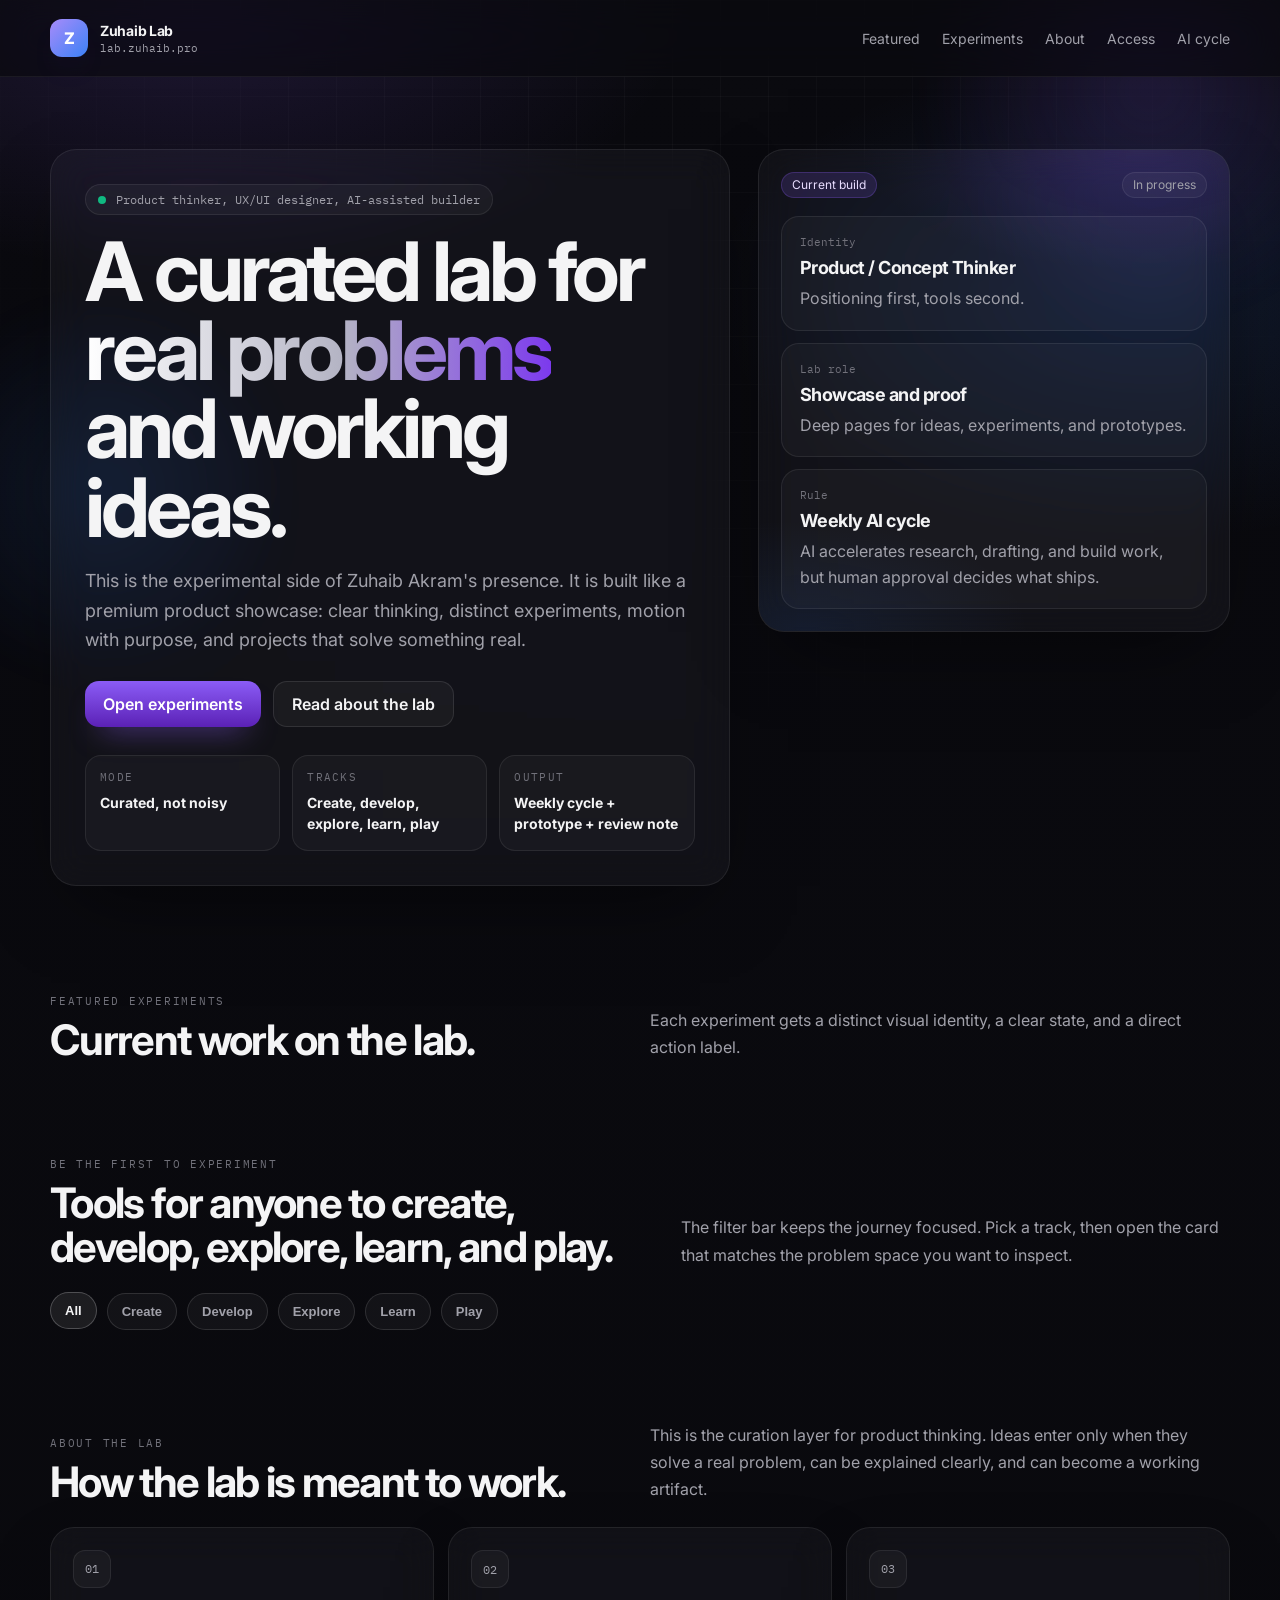
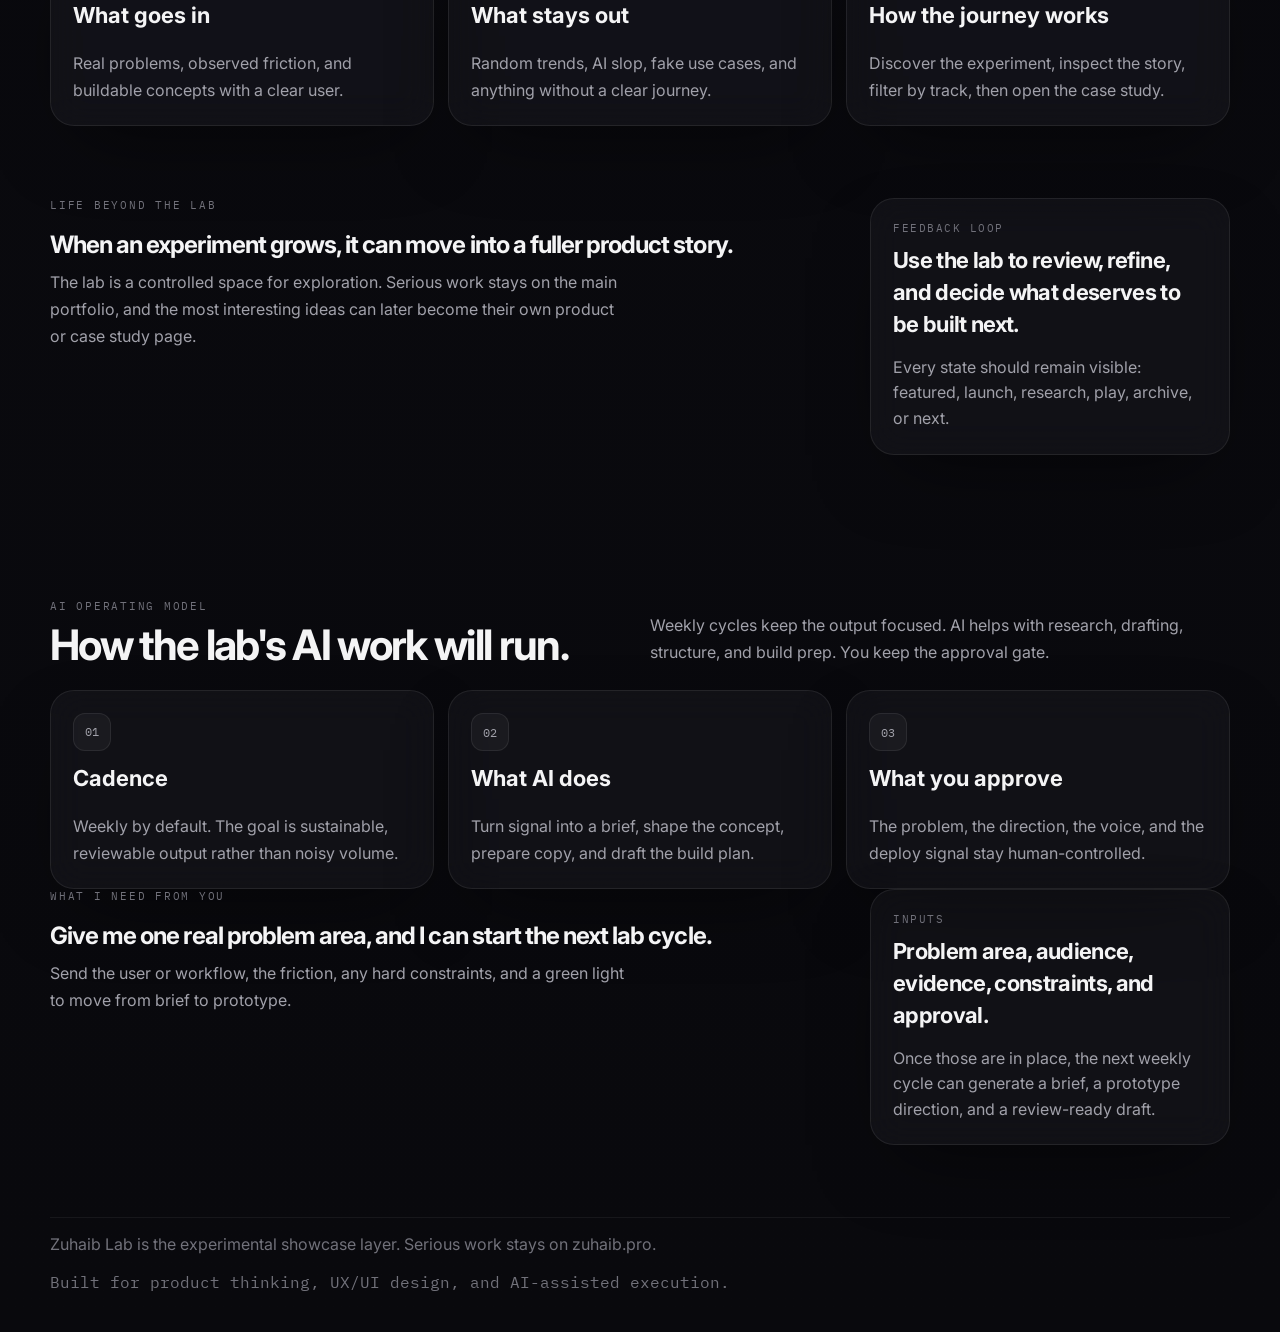
==== commit 1cdcbd27: "Add lab AI operating model scaffold" ====
--- a/index.html
+++ b/index.html
@@ -36,6 +36,7 @@
           <a href="#experiments">Experiments</a>
           <a href="#about">About</a>
           <a href="#access">Access</a>
+          <a href="#system">AI cycle</a>
         </nav>
       </div>
     </header>
@@ -74,7 +75,7 @@
               </div>
               <div>
                 <span class="meta-label">Output</span>
-                <strong>Case study + prototype + launch note</strong>
+                <strong>Weekly cycle + prototype + review note</strong>
               </div>
             </div>
           </div>
@@ -97,8 +98,8 @@
               </article>
               <article class="stat-card">
                 <span>Rule</span>
-                <strong>Real problem, real signal</strong>
-                <p>AI accelerates research and build work, it does not invent weak ideas.</p>
+                <strong>Weekly AI cycle</strong>
+                <p>AI accelerates research, drafting, and build work, but human approval decides what ships.</p>
               </article>
             </div>
           </aside>
@@ -200,6 +201,54 @@
           </div>
         </div>
       </section>
+      <section class="section system-section" id="system">
+        <div class="wrap">
+          <div class="section-head">
+            <div>
+              <p class="kicker">AI operating model</p>
+              <h2>How the lab's AI work will run.</h2>
+            </div>
+            <p class="section-copy">
+              Weekly cycles keep the output focused. AI helps with research,
+              drafting, structure, and build prep. You keep the approval gate.
+            </p>
+          </div>
+
+          <div class="insight-grid">
+            <article class="insight-card">
+              <span class="index">01</span>
+              <h3>Cadence</h3>
+              <p>Weekly by default. The goal is sustainable, reviewable output rather than noisy volume.</p>
+            </article>
+            <article class="insight-card">
+              <span class="index">02</span>
+              <h3>What AI does</h3>
+              <p>Turn signal into a brief, shape the concept, prepare copy, and draft the build plan.</p>
+            </article>
+            <article class="insight-card">
+              <span class="index">03</span>
+              <h3>What you approve</h3>
+              <p>The problem, the direction, the voice, and the deploy signal stay human-controlled.</p>
+            </article>
+          </div>
+
+          <div class="cta-block">
+            <div>
+              <p class="kicker">What I need from you</p>
+              <h2>Give me one real problem area, and I can start the next lab cycle.</h2>
+              <p class="section-copy">
+                Send the user or workflow, the friction, any hard constraints,
+                and a green light to move from brief to prototype.
+              </p>
+            </div>
+            <div class="cta-box">
+              <p>Inputs</p>
+              <strong>Problem area, audience, evidence, constraints, and approval.</strong>
+              <span>Once those are in place, the next weekly cycle can generate a brief, a prototype direction, and a review-ready draft.</span>
+            </div>
+          </div>
+        </div>
+      </section>
     </main>
 
     <footer class="footer wrap">
--- a/styles.css
+++ b/styles.css
@@ -943,7 +943,7 @@
 }
 
 .lab-chip--track {
-  background: color-mix(in srgb, var(--card-panel, rgba(139, 92, 246, 0.10)) 88%, transparent);
+  background: var(--card-panel, rgba(139, 92, 246, 0.10));
   border: 1px solid var(--card-accent, #8b5cf6);
   color: #f5f3ff;
 }
@@ -1023,8 +1023,8 @@
   justify-content: space-between;
   overflow: hidden;
   background:
-    radial-gradient(280px 160px at 80% 0%, color-mix(in srgb, var(--preview-a, #8b5cf6) 26%, transparent), transparent 56%),
-    radial-gradient(220px 160px at 0% 100%, color-mix(in srgb, var(--preview-b, #3b82f6) 18%, transparent), transparent 56%),
+    radial-gradient(280px 160px at 80% 0%, var(--preview-glow-a, rgba(139, 92, 246, 0.20)), transparent 56%),
+    radial-gradient(220px 160px at 0% 100%, var(--preview-glow-b, rgba(59, 130, 246, 0.16)), transparent 56%),
     rgba(255, 255, 255, 0.03);
   border: 1px solid rgba(255, 255, 255, 0.08);
 }
@@ -1083,8 +1083,7 @@
 .preview-explore .preview-grid span {
   aspect-ratio: 1.2;
   border-radius: 14px;
-  background:
-    linear-gradient(180deg, color-mix(in srgb, var(--preview-a, #8b5cf6) 68%, white), color-mix(in srgb, var(--preview-b, #3b82f6) 68%, black));
+  background: linear-gradient(180deg, var(--preview-a, #8b5cf6), var(--preview-b, #3b82f6));
 }
 
 .preview-learn .preview-chat {
@@ -1356,8 +1355,8 @@
   padding: 18px;
   overflow: hidden;
   background:
-    radial-gradient(360px 240px at 80% 0%, color-mix(in srgb, var(--project-preview-a, #8b5cf6) 30%, transparent), transparent 62%),
-    radial-gradient(260px 180px at 0% 100%, color-mix(in srgb, var(--project-preview-b, #3b82f6) 22%, transparent), transparent 62%),
+    radial-gradient(360px 240px at 80% 0%, var(--project-preview-glow-a, rgba(139, 92, 246, 0.22)), transparent 62%),
+    radial-gradient(260px 180px at 0% 100%, var(--project-preview-glow-b, rgba(59, 130, 246, 0.18)), transparent 62%),
     rgba(255, 255, 255, 0.03);
   border: 1px solid rgba(255, 255, 255, 0.08);
 }
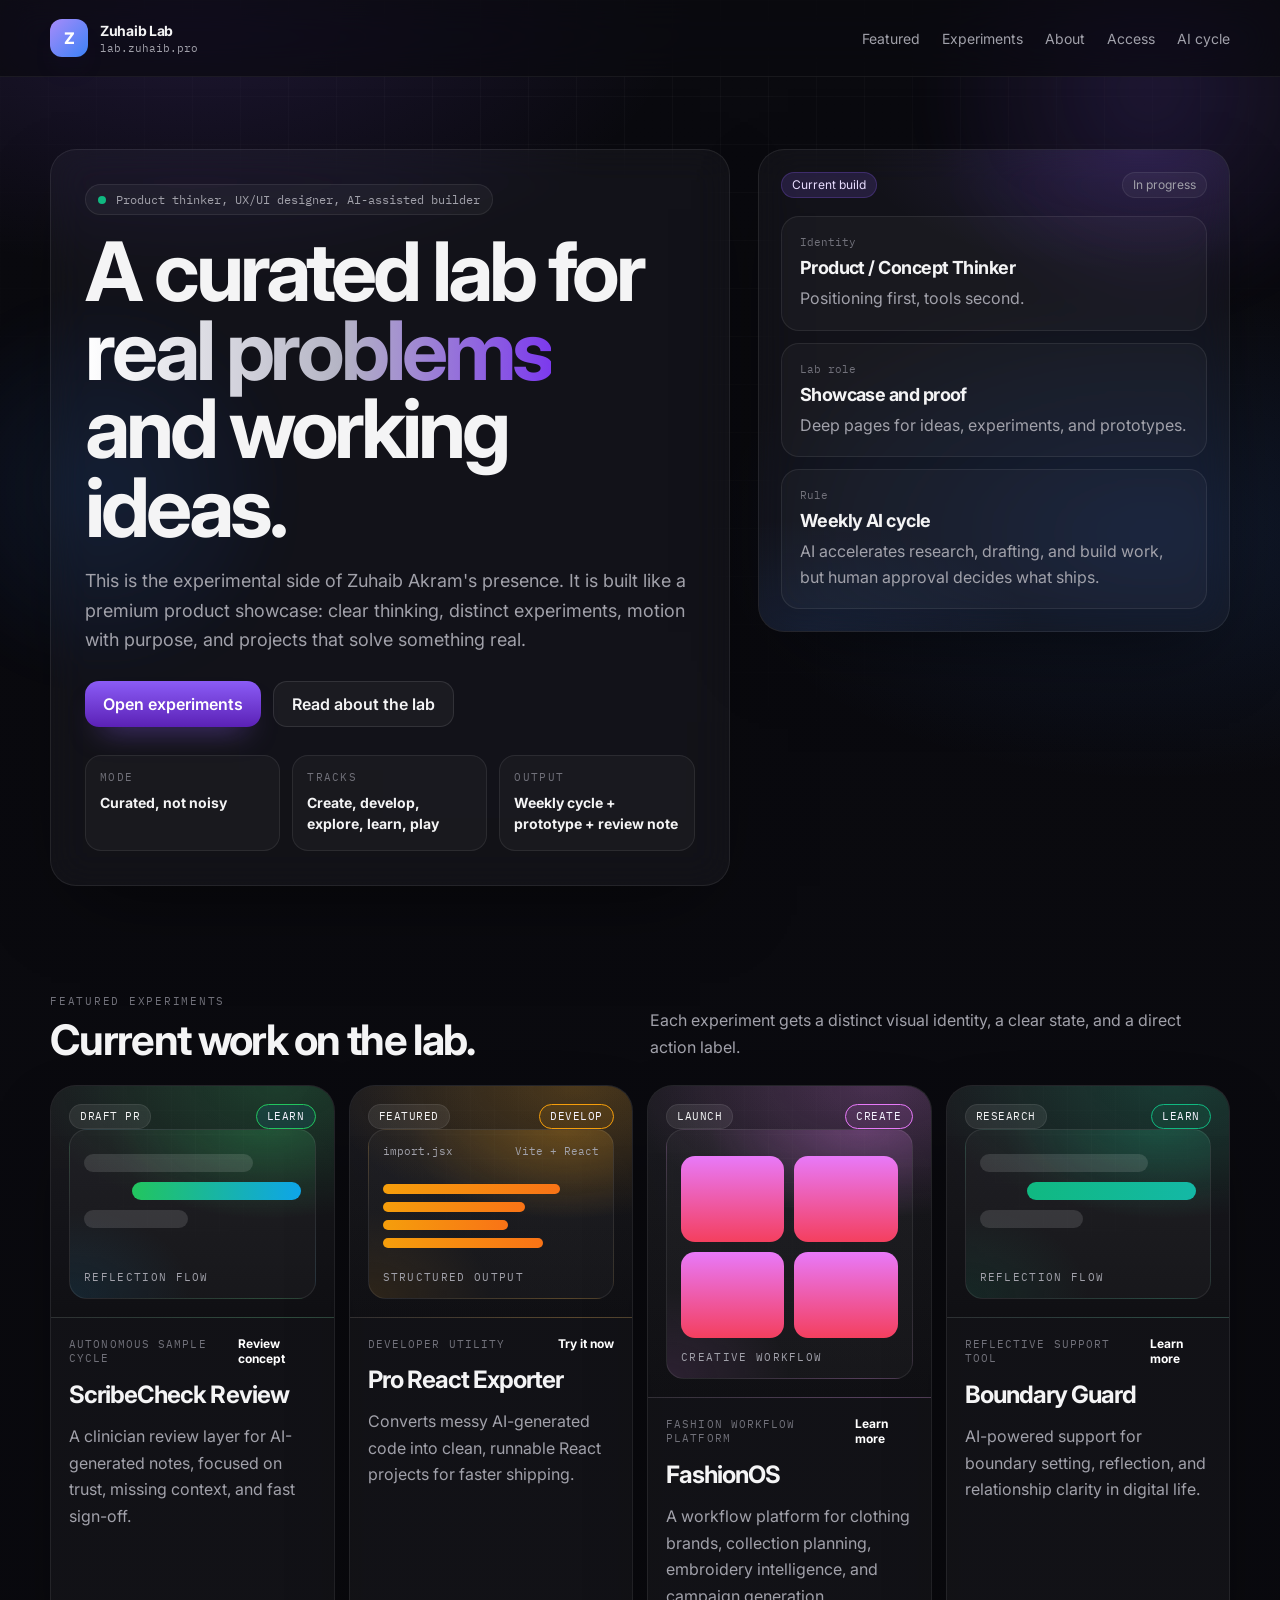
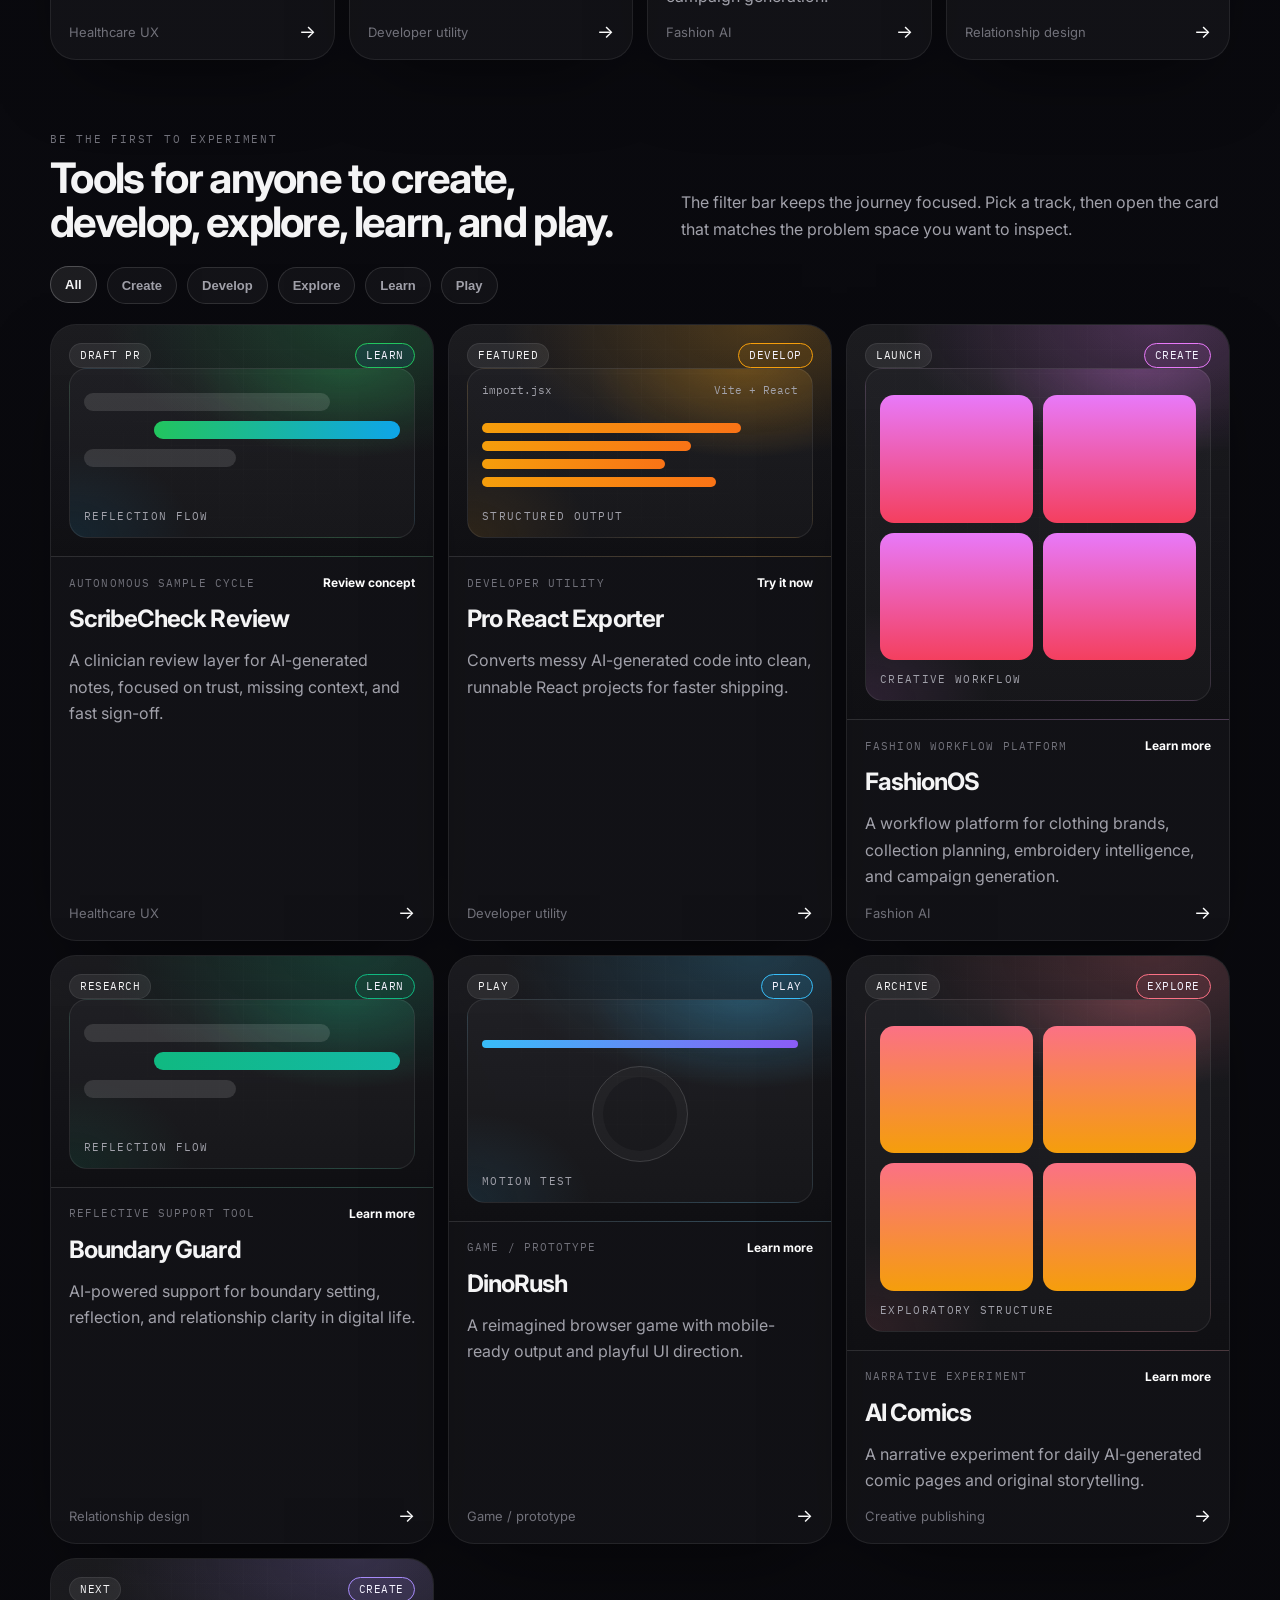
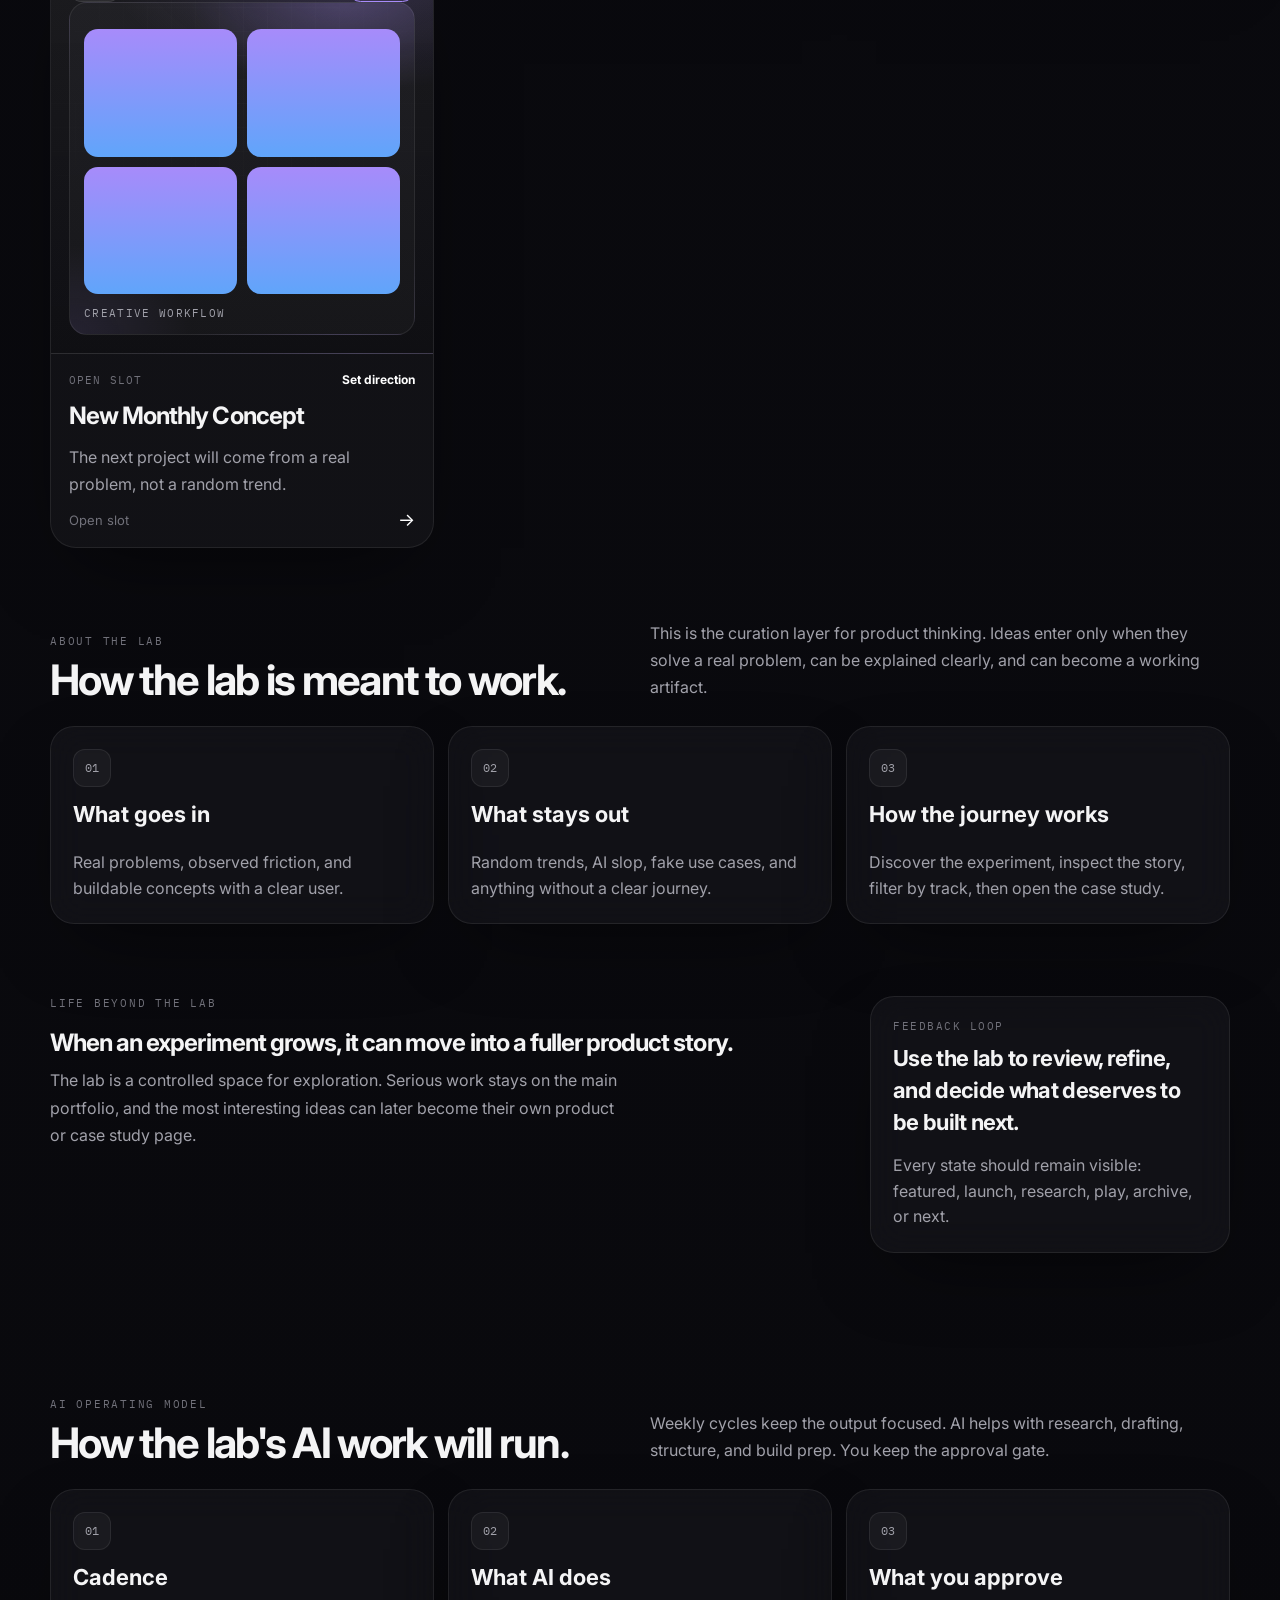
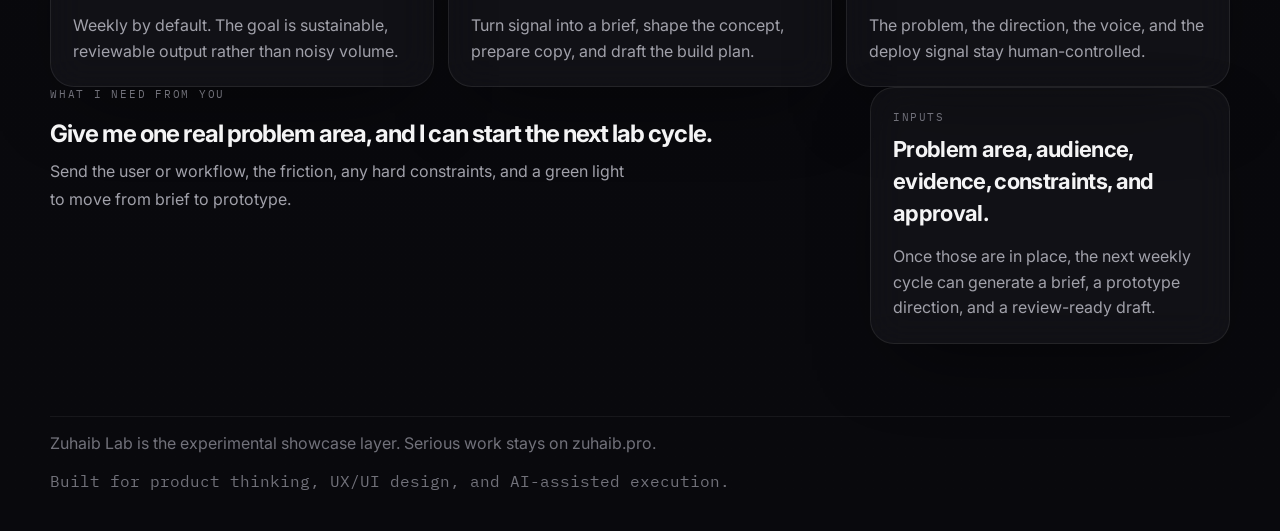
==== commit 044ae4e3: "Add autonomous ScribeCheck lab sample" ====
--- a/index.html
+++ b/index.html
@@ -256,6 +256,7 @@
       <p class="mono">Built for product thinking, UX/UI design, and AI-assisted execution.</p>
     </footer>
 
+    <script src="./projects-data.js"></script>
     <script src="./app.js"></script>
   </body>
 </html>
